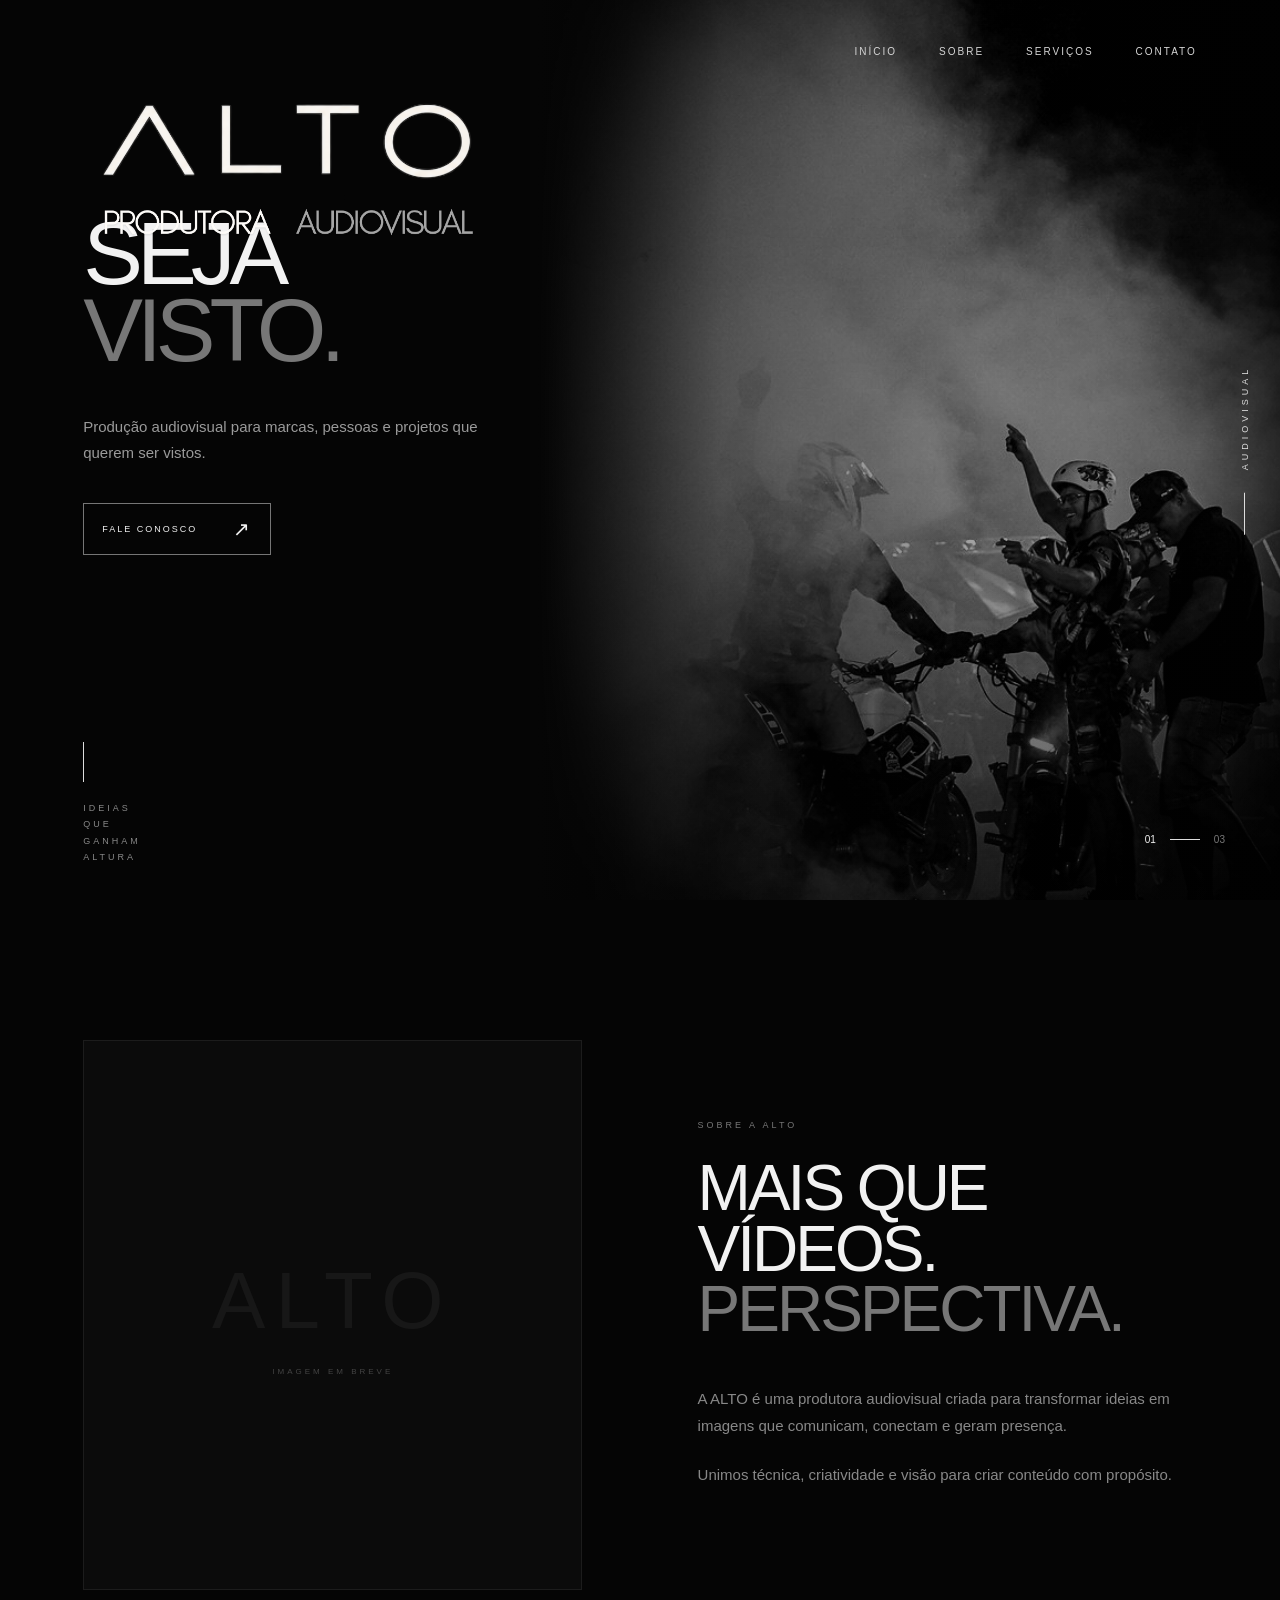
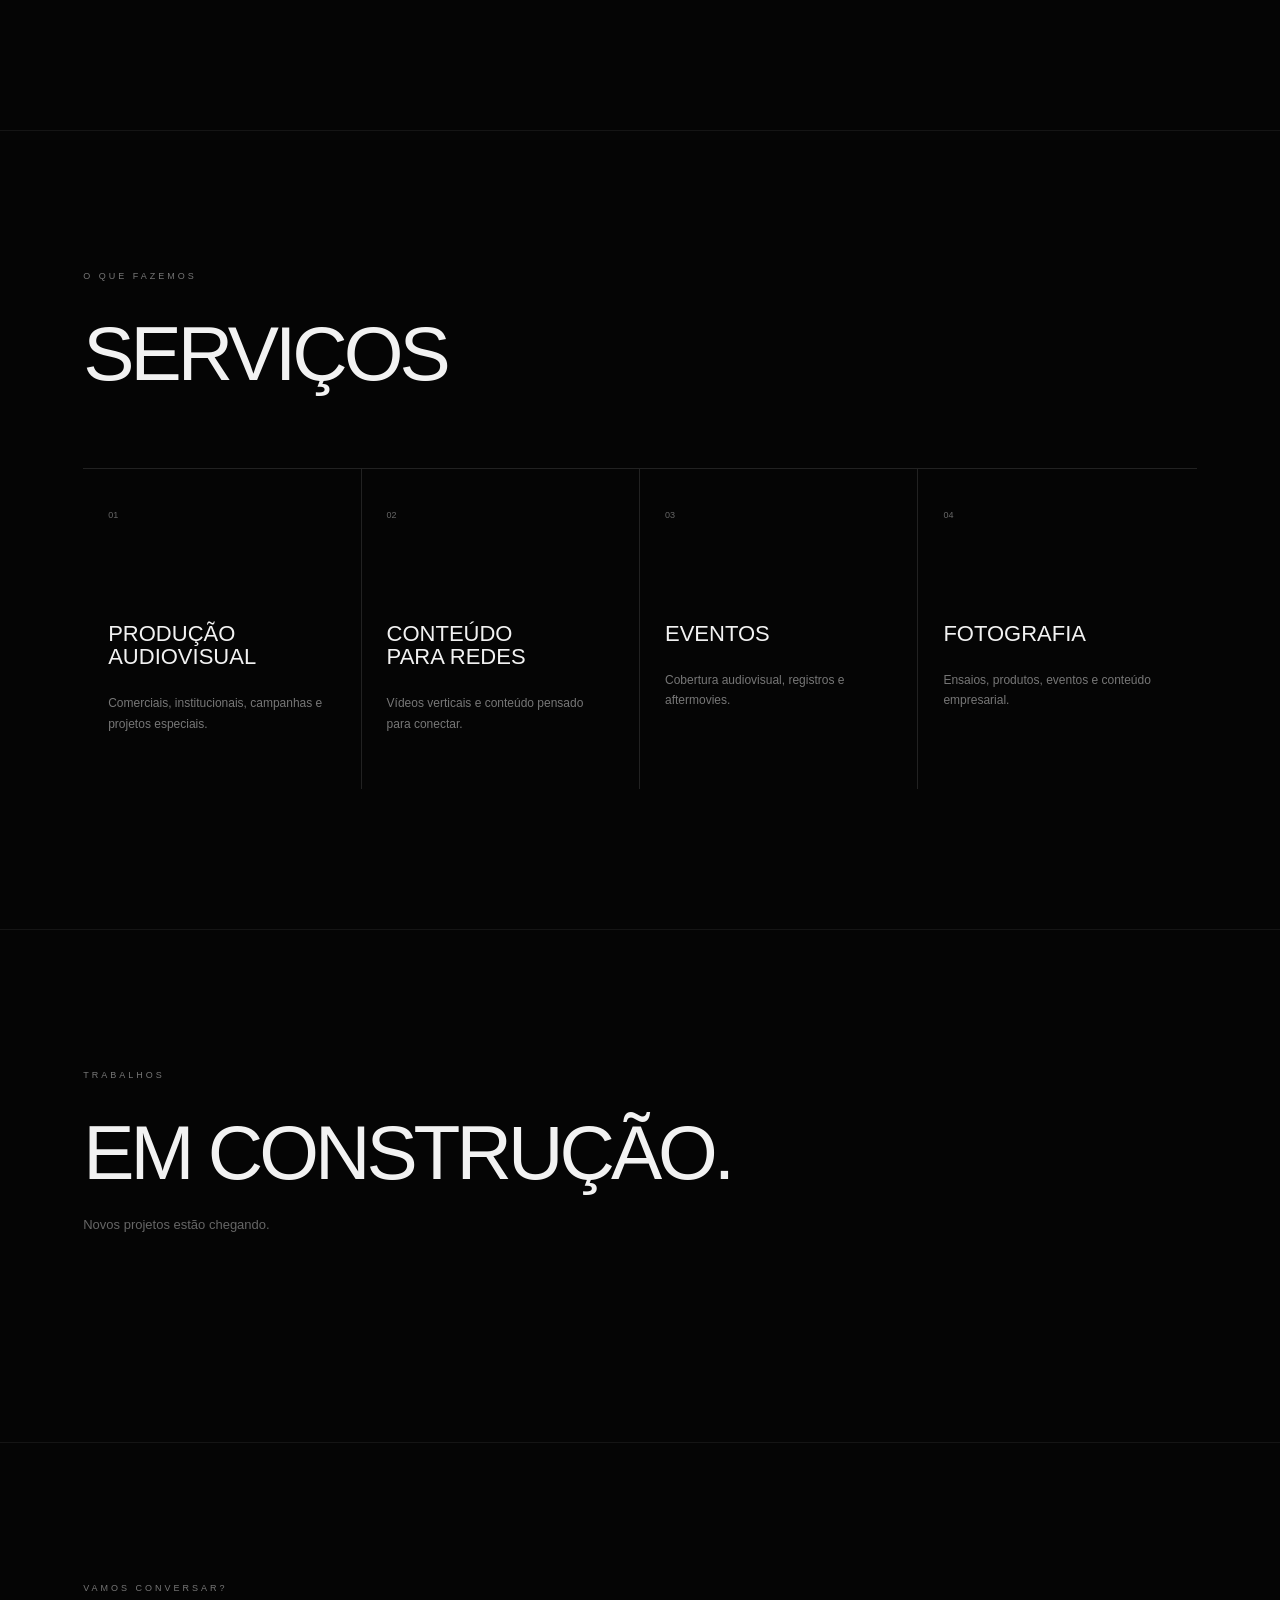
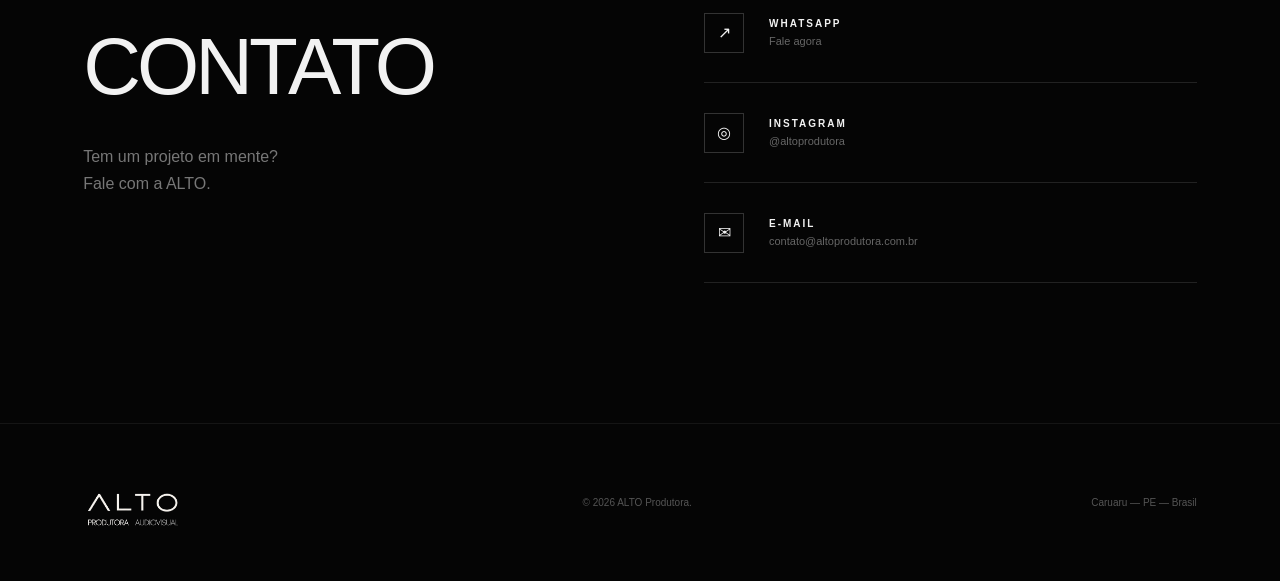
==== index.html @ 66f6d373 "Remove hero brand description section Removed hero brand description from the HTML." ====
<!DOCTYPE html>
<html lang="pt-BR">

<head>
    <meta charset="UTF-8">

    <meta name="viewport" content="width=device-width, initial-scale=1.0">

    <meta
        name="description"
        content="ALTO Produtora — produção audiovisual para marcas, pessoas e projetos."
    >

    <title>ALTO — Produtora Audiovisual</title>

    <link
        rel="icon"
        type="image/png"
        href="assets/logo-alto.png"
    >

    <link rel="stylesheet" href="style.css">
</head>


<body>


<!-- =========================
     HEADER
========================= -->

<header class="header">

    <a
        href="#inicio"
        class="brand"
        aria-label="ALTO - início"
    >

        <img
            src="assets/logo-alto.png"
            alt="ALTO Produtora Audiovisual"
        >

    </a>


    <nav class="nav">

        <a href="#inicio">
            INÍCIO
        </a>

        <a href="#sobre">
            SOBRE
        </a>

        <a href="#servicos">
            SERVIÇOS
        </a>

        <a href="#contato">
            CONTATO
        </a>

    </nav>

</header>



<main>


<!-- =========================
     HERO
========================= -->

<section
    class="hero"
    id="inicio"
>


    <!-- CONTEÚDO ESQUERDO -->

    <div class="hero-content reveal">



        <h1>

            SEJA

            <br>

            <span>VISTO.</span>

        </h1>


        <p class="hero-description">

            Produção audiovisual para marcas,
            pessoas e projetos que querem ser vistos.

        </p>


        <a
            href="#contato"
            class="button"
        >

            FALE CONOSCO

            <span>
                ↗
            </span>

        </a>


        <div class="hero-signature">

            <span class="signature-line"></span>

            <span>
                IDEIAS
                <br>
                QUE
                <br>
                GANHAM
                <br>
                ALTURA
            </span>

        </div>


    </div>



    <!-- =========================
         IMAGEM
    ========================= -->

    <div class="hero-image">


        <img
            src="assets/hero.jpg"
            alt="Produção audiovisual"
        >


        <!-- Degradê sobre a imagem -->

        <div class="hero-image-overlay"></div>


        <!-- Informação decorativa -->

        <div class="hero-image-label">

            <span>
                AUDIOVISUAL
            </span>

            <i></i>

        </div>


        <div class="hero-pagination">

            <strong>
                01
            </strong>

            <span></span>

            <small>
                03
            </small>

        </div>


    </div>


</section>



<!-- =========================
     SOBRE
========================= -->

<section
    class="about section"
    id="sobre"
>


    <div class="about-image reveal">

        <div class="about-placeholder">

            <span>
                ALTO
            </span>

            <small>
                IMAGEM EM BREVE
            </small>

        </div>

    </div>


    <div class="about-content reveal">


        <p class="eyebrow">
            SOBRE A ALTO
        </p>


        <h2>

            MAIS QUE VÍDEOS.

            <br>

            <span>PERSPECTIVA.</span>

        </h2>


        <p>

            A ALTO é uma produtora audiovisual
            criada para transformar ideias em
            imagens que comunicam, conectam
            e geram presença.

        </p>


        <p>

            Unimos técnica, criatividade e visão
            para criar conteúdo com propósito.

        </p>


    </div>


</section>



<!-- =========================
     SERVIÇOS
========================= -->

<section
    class="services section"
    id="servicos"
>


    <div class="section-heading reveal">


        <p class="eyebrow">
            O QUE FAZEMOS
        </p>


        <h2>
            SERVIÇOS
        </h2>


    </div>



    <div class="service-grid">


        <article class="service reveal">

            <span class="service-number">
                01
            </span>

            <h3>

                PRODUÇÃO

                <br>

                AUDIOVISUAL

            </h3>

            <p>

                Comerciais, institucionais,
                campanhas e projetos especiais.

            </p>

        </article>



        <article class="service reveal">

            <span class="service-number">
                02
            </span>

            <h3>

                CONTEÚDO

                <br>

                PARA REDES

            </h3>

            <p>

                Vídeos verticais e conteúdo
                pensado para conectar.

            </p>

        </article>



        <article class="service reveal">

            <span class="service-number">
                03
            </span>

            <h3>
                EVENTOS
            </h3>

            <p>

                Cobertura audiovisual,
                registros e aftermovies.

            </p>

        </article>



        <article class="service reveal">

            <span class="service-number">
                04
            </span>

            <h3>
                FOTOGRAFIA
            </h3>

            <p>

                Ensaios, produtos, eventos
                e conteúdo empresarial.

            </p>

        </article>


    </div>


</section>



<!-- =========================
     PORTFÓLIO
========================= -->

<section class="portfolio section reveal">


    <div class="section-heading">


        <p class="eyebrow">
            TRABALHOS
        </p>


        <h2>
            EM CONSTRUÇÃO.
        </h2>


        <p class="section-note">

            Novos projetos estão chegando.

        </p>


    </div>


</section>



<!-- =========================
     CONTATO
========================= -->

<section
    class="contact section"
    id="contato"
>


    <div class="contact-content reveal">


        <p class="eyebrow">
            VAMOS CONVERSAR?
        </p>


        <h2>
            CONTATO
        </h2>


        <p>

            Tem um projeto em mente?

            <br>

            Fale com a ALTO.

        </p>


    </div>



    <div class="contact-links reveal">


        <a
            href="/whatsapp"
            class="contact-link"
        >

            <span class="contact-icon">
                ↗
            </span>

            <span>

                <strong>
                    WHATSAPP
                </strong>

                <small>
                    Fale agora
                </small>

            </span>

        </a>



        <a
            href="https://instagram.com/altoprodutora"
            target="_blank"
            rel="noopener"
            class="contact-link"
        >

            <span class="contact-icon">
                ◎
            </span>

            <span>

                <strong>
                    INSTAGRAM
                </strong>

                <small>
                    @altoprodutora
                </small>

            </span>

        </a>



        <a
            href="mailto:contato@altoprodutora.com.br"
            class="contact-link"
        >

            <span class="contact-icon">
                ✉
            </span>

            <span>

                <strong>
                    E-MAIL
                </strong>

                <small>
                    contato@altoprodutora.com.br
                </small>

            </span>

        </a>


    </div>


</section>


</main>



<!-- =========================
     FOOTER
========================= -->

<footer class="footer">


    <img
        src="assets/logo-alto.png"
        alt="ALTO"
    >


    <p>
        © 2026 ALTO Produtora.
    </p>


    <p>
        Caruaru — PE — Brasil
    </p>


</footer>



<script src="script.js"></script>


</body>

</html>
---- style.css ----
/* ========================================
   RESET
======================================== */

* {
    margin: 0;
    padding: 0;
    box-sizing: border-box;
}


html {
    scroll-behavior: smooth;
}


body {
    background: #050505;
    color: #f2f2f2;

    font-family:
        Arial,
        Helvetica,
        sans-serif;

    overflow-x: hidden;
}


a {
    color: inherit;
    text-decoration: none;
}


/* ========================================
   HEADER
======================================== */

.header {

    width: 100%;

    padding:
        24px
        6.5vw
        0;

    display: flex;

    justify-content: space-between;

    align-items: flex-start;

    position: absolute;

    top: 0;
    left: 0;

    z-index: 20;

}


/* LOGO */

.brand {

    display: block;

    width: 410px;

}


.brand img {

    width: 100%;

    height: auto;

    display: block;

}


/* NAVEGAÇÃO */

.nav {

    display: flex;

    gap: 42px;

    padding-top: 22px;

}


.nav a {

    font-size: 10px;

    letter-spacing: 2px;

    color: #d6d6d6;

    transition:
        opacity .3s ease;

}


.nav a:hover {

    opacity: .5;

}


/* ========================================
   HERO
======================================== */

.hero {

    min-height: 100vh;

    width: 100%;

    display: grid;

    grid-template-columns:
        42%
        58%;

    position: relative;

    overflow: hidden;

}


/* ========================================
   HERO — LADO ESQUERDO
======================================== */

.hero-content {

    position: relative;

    z-index: 5;

    padding:

        215px

        0

        80px

        6.5vw;

    display: flex;

    flex-direction: column;

    align-items: flex-start;

}


/* PRODUTORA AUDIOVISUAL */

.hero-brand-description {

    display: flex;

    gap: 28px;

    margin-bottom: 92px;

}


.hero-brand-description span {

    font-size: 28px;

    font-weight: 300;

    letter-spacing: -1.5px;

}


.hero-brand-description span:last-child {

    color: #777;

}


/* TÍTULO */

.hero h1 {

    font-size: clamp(
        70px,
        7vw,
        112px
    );

    line-height: .86;

    font-weight: 300;

    letter-spacing: -6px;

    margin-bottom: 45px;

}


.hero h1 span {

    color: #777;

}


/* TEXTO */

.hero-description {

    max-width: 440px;

    font-size: 15px;

    line-height: 1.7;

    color: #9a9a9a;

    margin-bottom: 38px;

}


/* ========================================
   BOTÃO
======================================== */

.button {

    width: 188px;

    height: 52px;

    border:

        1px solid

        rgba(
            255,
            255,
            255,
            .45
        );

    display: flex;

    align-items: center;

    justify-content: space-between;

    padding: 0 18px;

    font-size: 9px;

    letter-spacing: 2px;

    transition:

        background .3s ease,

        color .3s ease;

}


.button span {

    font-size: 20px;

}


.button:hover {

    background: #f2f2f2;

    color: #050505;

}


/* ========================================
   ASSINATURA
======================================== */

.hero-signature {

    position: absolute;

    bottom: 35px;

    left: 6.5vw;

    display: flex;

    flex-direction: column;

    gap: 18px;

}


.signature-line {

    width: 1px;

    height: 40px;

    background: #ddd;

}


.hero-signature span:last-child {

    font-size: 9px;

    line-height: 1.8;

    letter-spacing: 3px;

    color: #888;

}


/* ========================================
   IMAGEM DO HERO
======================================== */

.hero-image {

    position: relative;

    height: 100vh;

    overflow: hidden;

}


/* FOTO */

.hero-image img {

    width: 100%;

    height: 100%;

    display: block;

    object-fit: cover;

    object-position: center;

    filter:

        grayscale(100%)

        contrast(1.05)

        brightness(.72);

    transform: scale(1.02);

}


/* ========================================
   DEGRADÊ SOBRE A FOTO
======================================== */

.hero-image-overlay {

    position: absolute;

    inset: 0;

    pointer-events: none;

    background:

        linear-gradient(
            90deg,
            #050505 0%,
            rgba(5,5,5,.82) 5%,
            rgba(5,5,5,.30) 25%,
            rgba(5,5,5,.05) 60%,
            rgba(5,5,5,.18) 100%
        ),

        linear-gradient(
            0deg,
            rgba(0,0,0,.55),
            transparent 45%
        );

}


/* ========================================
   TEXTO LATERAL DA FOTO
======================================== */

.hero-image-label {

    position: absolute;

    right: 30px;

    top: 50%;

    transform:
        translateY(-50%);

    display: flex;

    flex-direction: column;

    align-items: center;

    gap: 22px;

}


.hero-image-label span {

    writing-mode:
        vertical-rl;

    transform:
        rotate(180deg);

    font-size: 9px;

    letter-spacing: 4px;

    color: #ddd;

}


.hero-image-label i {

    display: block;

    width: 1px;

    height: 42px;

    background: #ddd;

}


/* ========================================
   PAGINAÇÃO
======================================== */

.hero-pagination {

    position: absolute;

    right: 55px;

    bottom: 55px;

    display: flex;

    align-items: center;

    gap: 14px;

}


.hero-pagination strong {

    font-size: 10px;

    font-weight: 400;

}


.hero-pagination small {

    font-size: 10px;

    color: #777;

}


.hero-pagination span {

    width: 30px;

    height: 1px;

    background: #ddd;

}


/* ========================================
   SEÇÕES
======================================== */

.section {

    padding:
        140px
        6.5vw;

}


/* ========================================
   EYEBROW
======================================== */

.eyebrow {

    font-size: 9px;

    letter-spacing: 3px;

    color: #777;

    margin-bottom: 28px;

}


/* ========================================
   SOBRE
======================================== */

.about {

    display: grid;

    grid-template-columns:
        1fr
        1fr;

    gap: 9vw;

    align-items: center;

}


.about-image {

    height: 550px;

}


.about-placeholder {

    width: 100%;

    height: 100%;

    background: #0b0b0b;

    border:
        1px solid
        #1c1c1c;

    display: flex;

    flex-direction: column;

    align-items: center;

    justify-content: center;

}


.about-placeholder span {

    font-size: 80px;

    font-weight: 200;

    letter-spacing: 10px;

    color: #171717;

}


.about-placeholder small {

    margin-top: 20px;

    font-size: 8px;

    letter-spacing: 3px;

    color: #444;

}


.about-content h2 {

    font-size: clamp(
        45px,
        5vw,
        78px
    );

    line-height: .95;

    font-weight: 300;

    letter-spacing: -3px;

    margin-bottom: 45px;

}


.about-content h2 span {

    color: #777;

}


.about-content > p:not(.eyebrow) {

    max-width: 530px;

    font-size: 15px;

    line-height: 1.8;

    color: #888;

    margin-bottom: 22px;

}


/* ========================================
   SERVIÇOS
======================================== */

.services {

    border-top:
        1px solid
        #151515;

}


.section-heading {

    margin-bottom: 70px;

}


.section-heading h2 {

    font-size: clamp(
        50px,
        6vw,
        90px
    );

    font-weight: 300;

    letter-spacing: -4px;

}


.service-grid {

    display: grid;

    grid-template-columns:
        repeat(4, 1fr);

    border-top:
        1px solid
        #222;

}


.service {

    min-height: 320px;

    padding:
        35px
        25px;

    border-right:
        1px solid
        #222;

    position: relative;

}


.service:last-child {

    border-right: none;

}


.service-number {

    font-size: 9px;

    color: #666;

}


.service h3 {

    font-size: 22px;

    line-height: 1.05;

    font-weight: 300;

    margin-top: 100px;

}


.service p {

    max-width: 220px;

    font-size: 12px;

    line-height: 1.7;

    color: #777;

    margin-top: 25px;

}


/* ========================================
   PORTFÓLIO
======================================== */

.portfolio {

    min-height: 500px;

    display: flex;

    align-items: center;

    border-top:
        1px solid
        #151515;

}


.section-note {

    margin-top: 20px;

    color: #666;

    font-size: 13px;

}


/* ========================================
   CONTATO
======================================== */

.contact {

    display: grid;

    grid-template-columns:
        1fr
        1fr;

    gap: 10vw;

    border-top:
        1px solid
        #151515;

}


.contact-content h2 {

    font-size: 80px;

    font-weight: 300;

    letter-spacing: -4px;

}


.contact-content > p:last-child {

    margin-top: 30px;

    color: #777;

    line-height: 1.7;

}


.contact-links {

    display: flex;

    flex-direction: column;

}


.contact-link {

    min-height: 100px;

    border-bottom:
        1px solid
        #222;

    display: flex;

    align-items: center;

    gap: 25px;

    transition:
        padding .3s ease;

}


.contact-link:hover {

    padding-left: 15px;

}


.contact-icon {

    width: 40px;

    height: 40px;

    border:
        1px solid
        #333;

    display: flex;

    align-items: center;

    justify-content: center;

}


.contact-link strong {

    display: block;

    font-size: 10px;

    letter-spacing: 2px;

}


.contact-link small {

    display: block;

    color: #666;

    font-size: 11px;

    margin-top: 6px;

}


/* ========================================
   FOOTER
======================================== */

.footer {

    padding:
        50px 6.5vw;

    border-top:
        1px solid
        #151515;

    display: flex;

    align-items: center;

    justify-content: space-between;

    color: #555;

    font-size: 10px;

}


.footer img {

    width: 100px;

    height: auto;

}


/* ========================================
   ANIMAÇÃO
======================================== */

.reveal {

    opacity: 0;

    transform:
        translateY(30px);

    transition:

        opacity .8s ease,

        transform .8s ease;

}


.reveal.visible {

    opacity: 1;

    transform:
        translateY(0);

}


/* ========================================
   RESPONSIVO
======================================== */

@media (max-width: 900px) {


    .header {

        padding:
            20px
            5vw;

    }


    .brand {

        width: 220px;

    }


    .nav {

        gap: 18px;

    }


    .nav a {

        font-size: 8px;

    }


    .hero {

        grid-template-columns:
            1fr;

    }


    .hero-content {

        padding:
            170px
            5vw
            70px;

        min-height:
            100vh;

        justify-content:
            center;

    }


    .hero-image {

        height: 65vh;

    }


    .hero-image-overlay {

        background:

            linear-gradient(
                0deg,
                #050505 0%,
                rgba(5,5,5,.1) 50%,
                rgba(5,5,5,.3) 100%
            );

    }


    .about {

        grid-template-columns:
            1fr;

    }


    .service-grid {

        grid-template-columns:
            1fr 1fr;

    }


    .service {

        border-bottom:
            1px solid
            #222;

    }


    .contact {

        grid-template-columns:
            1fr;

    }

}


@media (max-width: 600px) {


    .header {

        align-items: center;

    }


    .brand {

        width: 170px;

    }


    .nav {

        display: none;

    }


    .hero-content {

        padding-top: 140px;

    }


    .hero-brand-description {

        margin-bottom: 60px;

        gap: 15px;

    }


    .hero-brand-description span {

        font-size: 17px;

    }


    .hero h1 {

        font-size: 72px;

        letter-spacing: -4px;

    }


    .hero-image {

        height: 55vh;

    }


    .hero-image-label {

        right: 15px;

    }


    .hero-pagination {

        right: 25px;

        bottom: 25px;

    }


    .section {

        padding:
            90px 5vw;

    }


    .about-image {

        height: 350px;

    }


    .about-content h2 {

        font-size: 50px;

    }


    .service-grid {

        grid-template-columns:
            1fr;

    }


    .service {

        min-height: 250px;

        border-right: none;

    }


    .service h3 {

        margin-top: 70px;

    }


    .contact-content h2 {

        font-size: 60px;

    }


    .footer {

        flex-direction: column;

        align-items: flex-start;

        gap: 15px;

    }

}
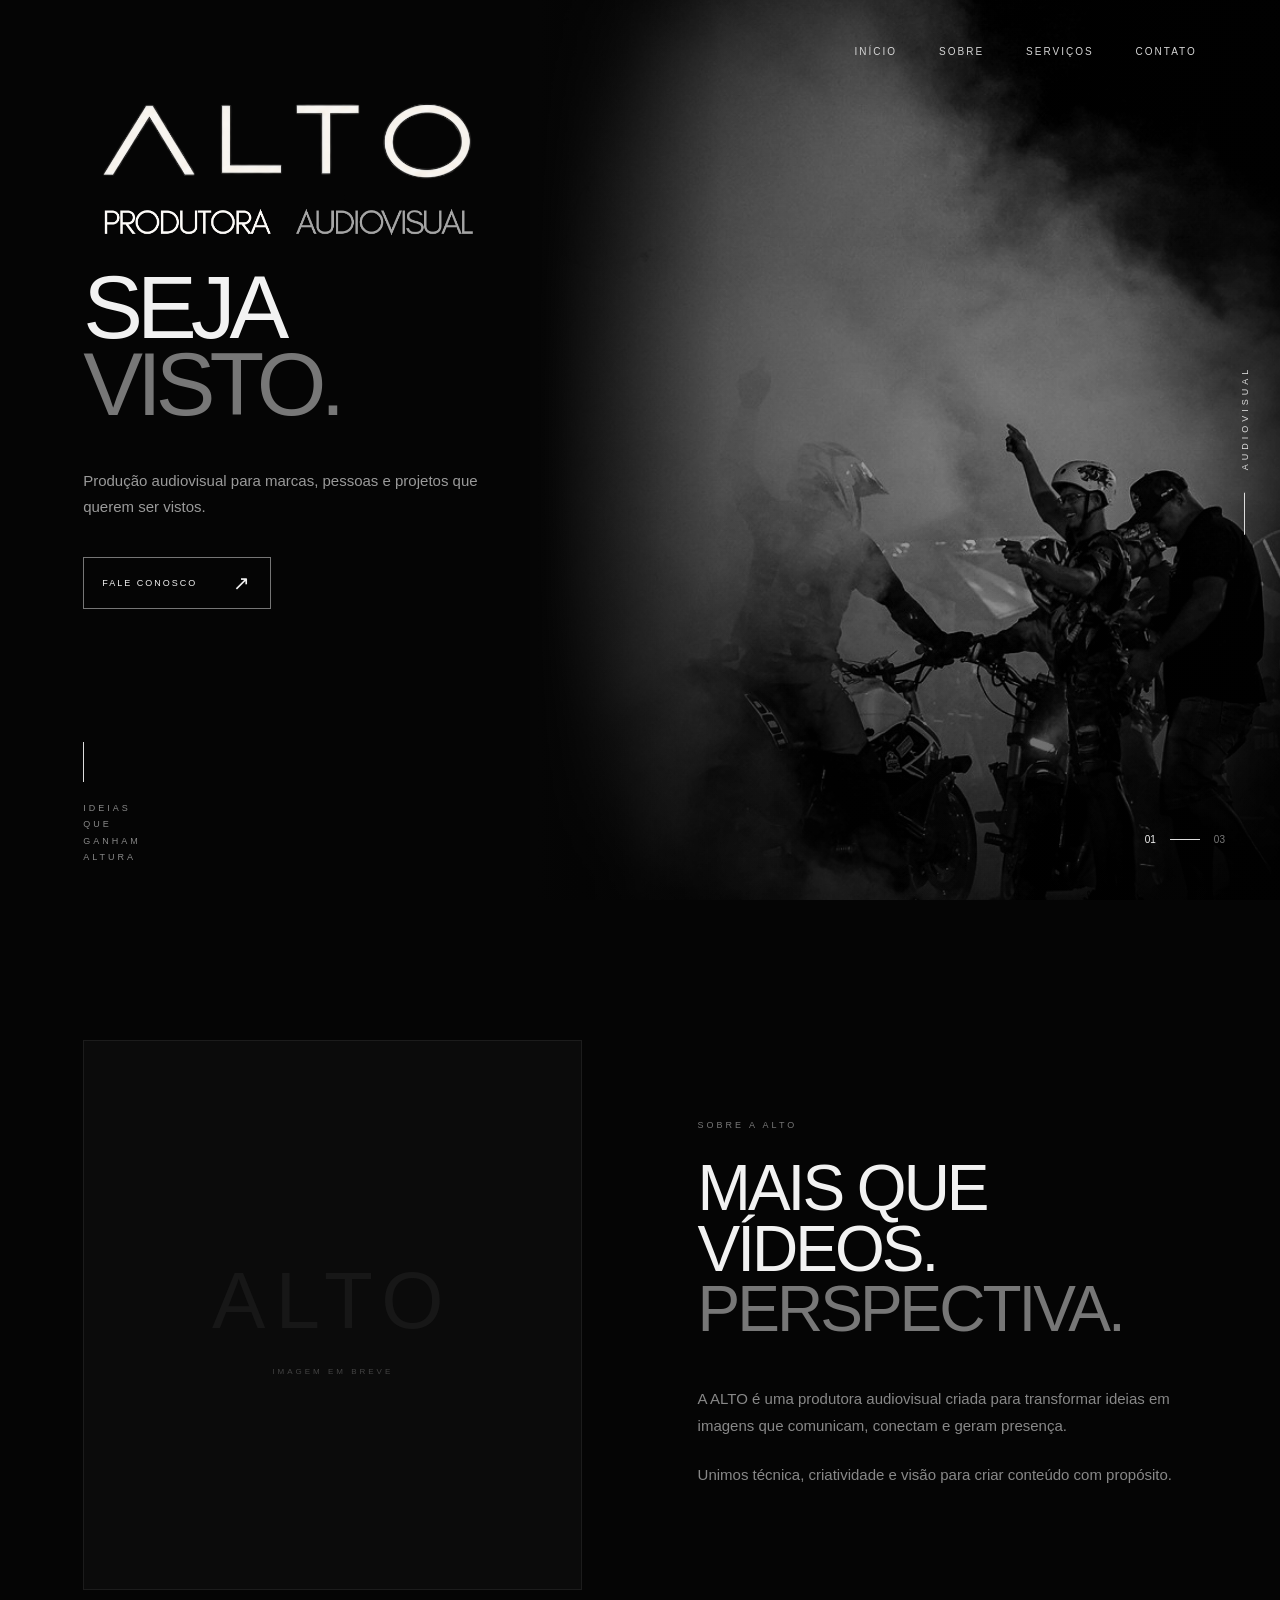
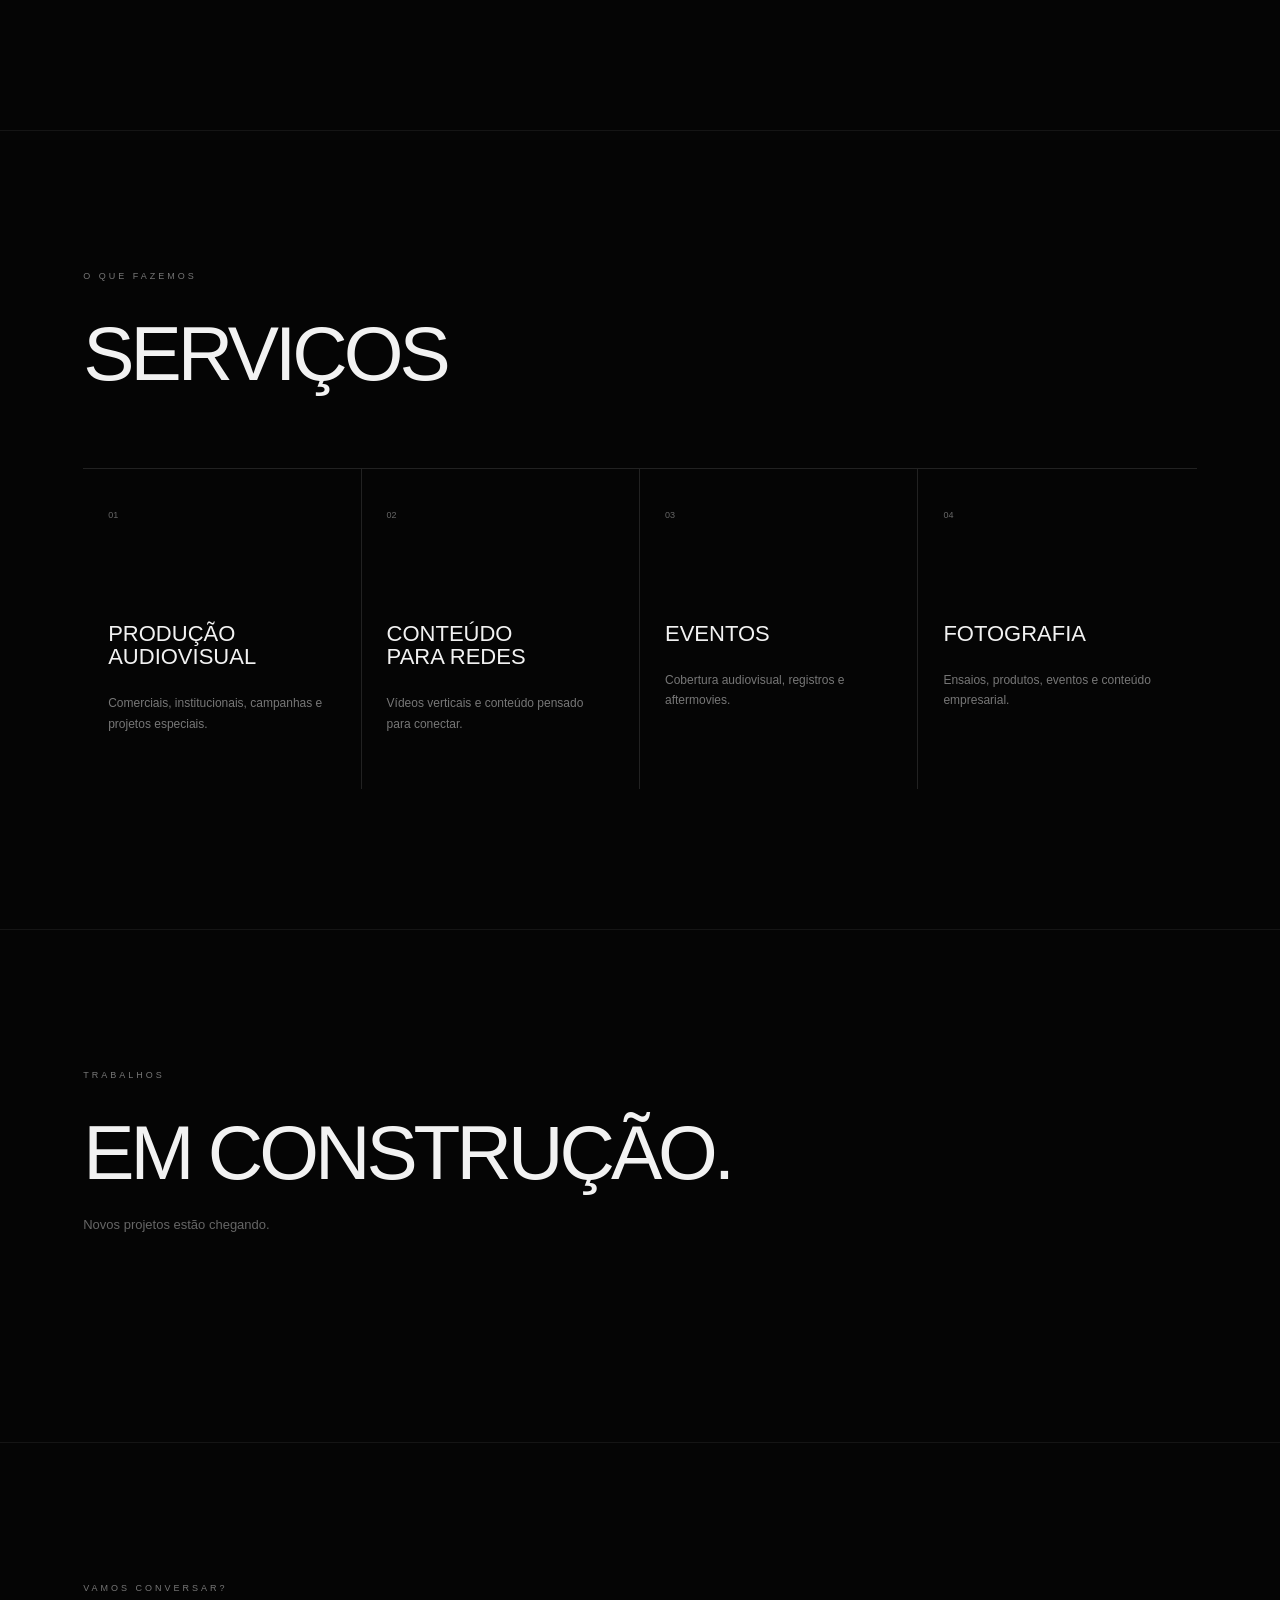
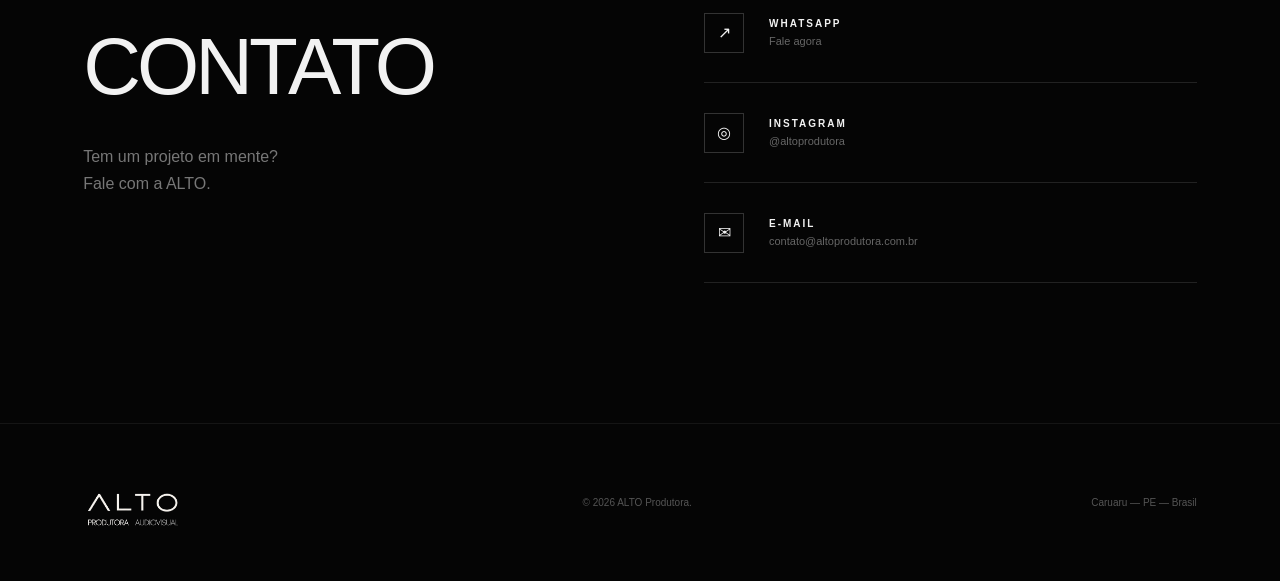
==== commit e2e1401e: "Add line breaks in index.html" ====
--- a/index.html
+++ b/index.html
@@ -87,7 +87,7 @@
 
     <div class="hero-content reveal">
 
-
+    <br><br><br>
 
         <h1>
 
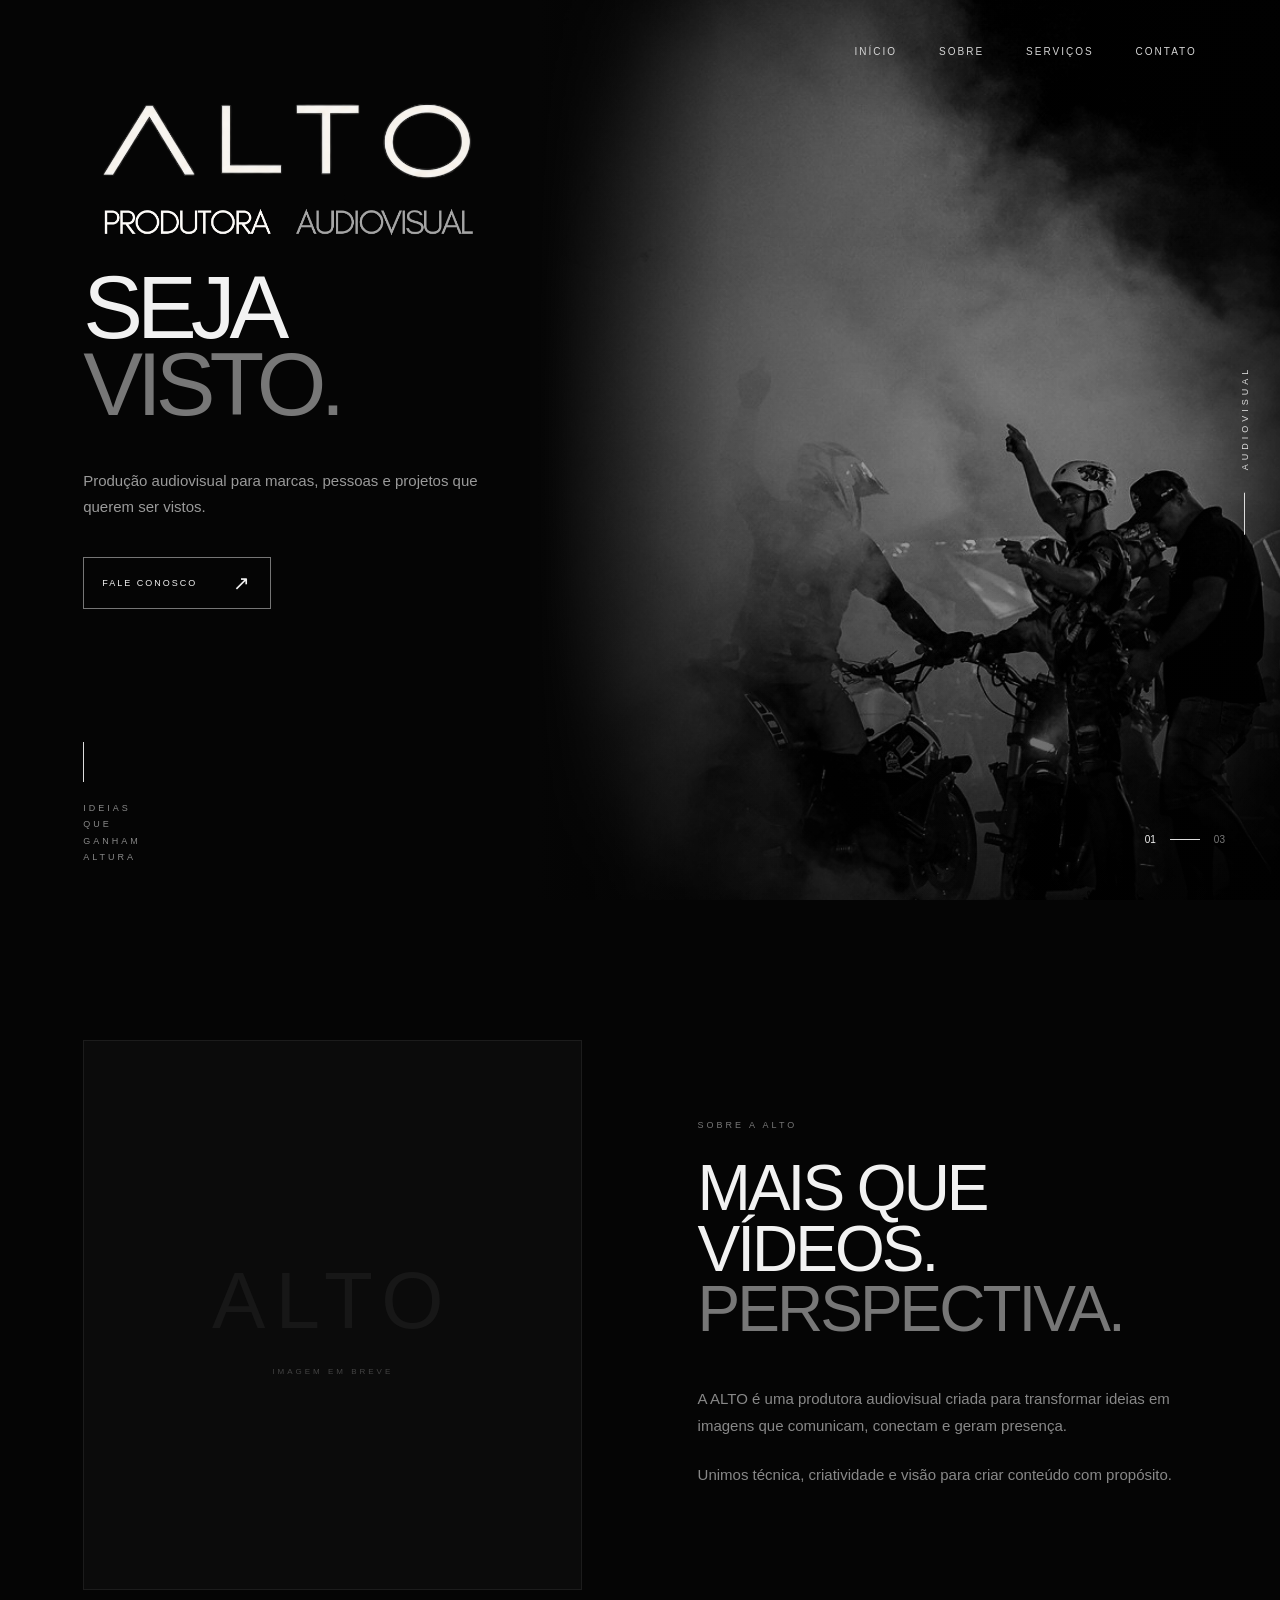
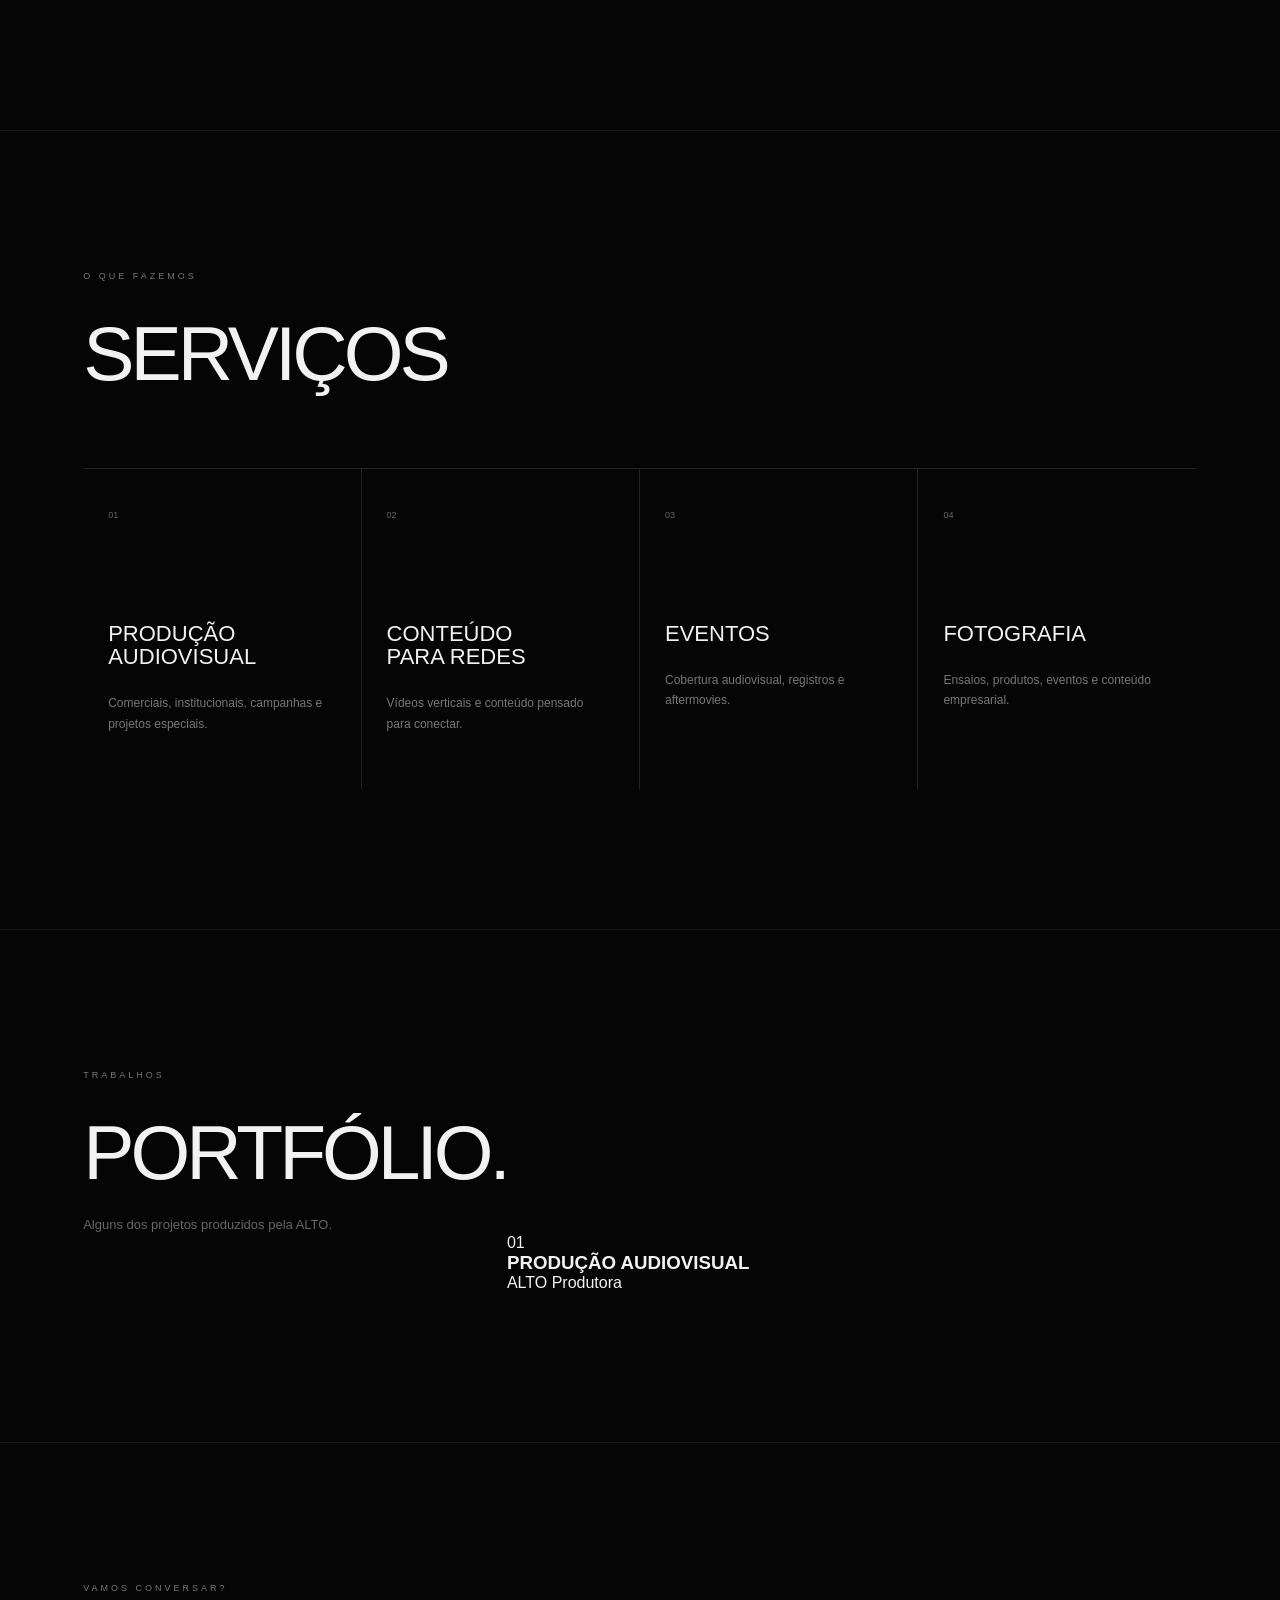
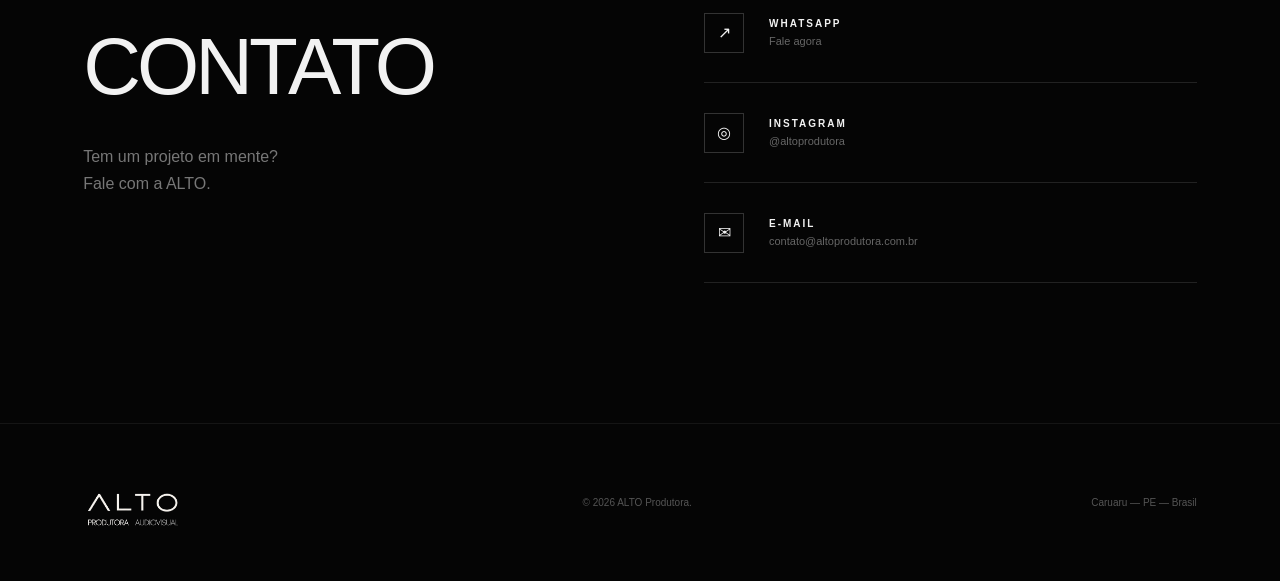
==== commit 2a1bcf76: "Update index.html" ====
--- a/index.html
+++ b/index.html
@@ -403,31 +403,69 @@
      PORTFÓLIO
 ========================= -->
 
-<section class="portfolio section reveal">
-
-
-    <div class="section-heading">
-
+<section class="portfolio section" id="portfolio">
+
+    <div class="section-heading reveal">
 
         <p class="eyebrow">
             TRABALHOS
         </p>
 
-
         <h2>
-            EM CONSTRUÇÃO.
+            PORTFÓLIO.
         </h2>
 
-
         <p class="section-note">
-
-            Novos projetos estão chegando.
-
-        </p>
-
-
-    </div>
-
+            Alguns dos projetos produzidos pela ALTO.
+        </p>
+
+    </div>
+
+
+    <div class="portfolio-grid">
+
+
+        <!-- PROJETO 01 -->
+
+        <article class="portfolio-item reveal">
+
+            <div class="portfolio-video">
+
+                <iframe
+                    src="https://www.youtube.com/embed/ox7_PlOyh8o"
+                    title="ALTO Produtora — Portfólio"
+                    frameborder="0"
+                    allow="accelerometer; autoplay; clipboard-write; encrypted-media; gyroscope; picture-in-picture; web-share"
+                    allowfullscreen>
+                </iframe>
+
+            </div>
+
+
+            <div class="portfolio-info">
+
+                <span>
+                    01
+                </span>
+
+                <div>
+
+                    <h3>
+                        PRODUÇÃO AUDIOVISUAL
+                    </h3>
+
+                    <p>
+                        ALTO Produtora
+                    </p>
+
+                </div>
+
+            </div>
+
+        </article>
+
+
+    </div>
 
 </section>
 
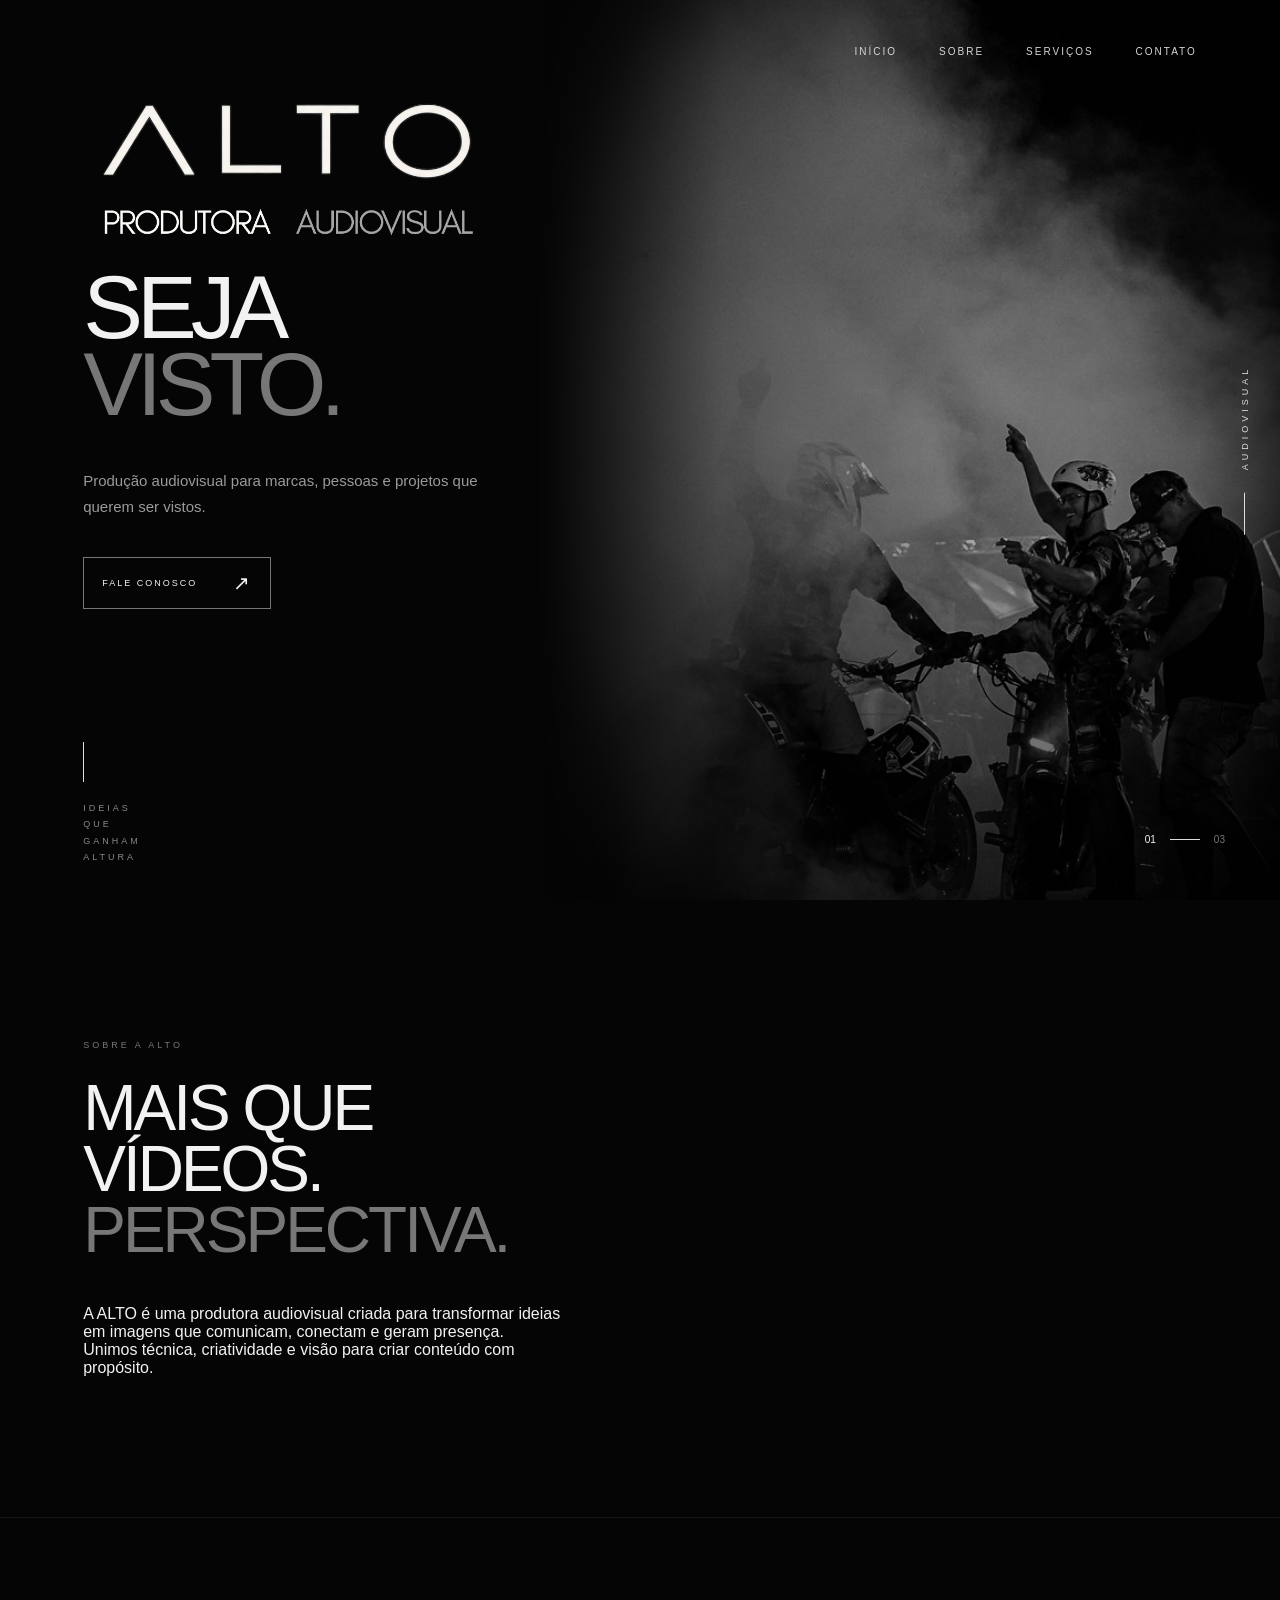
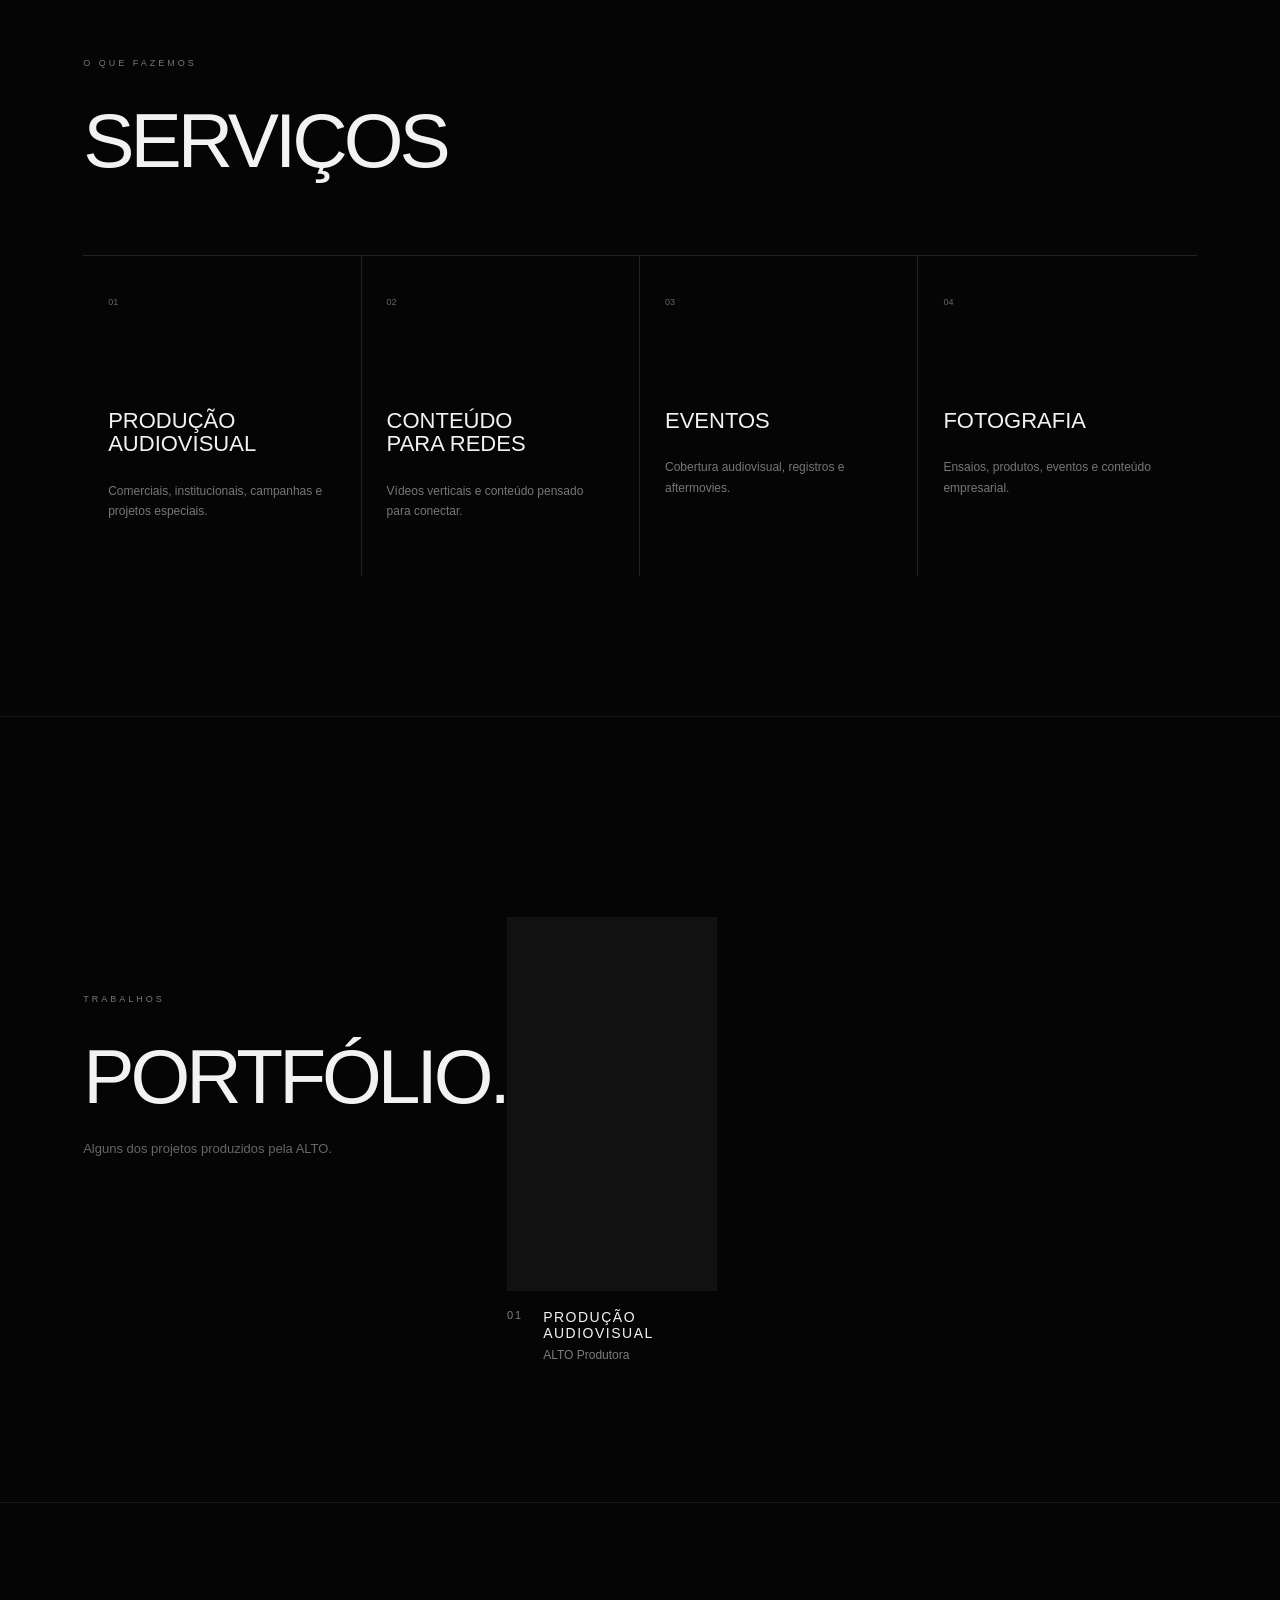
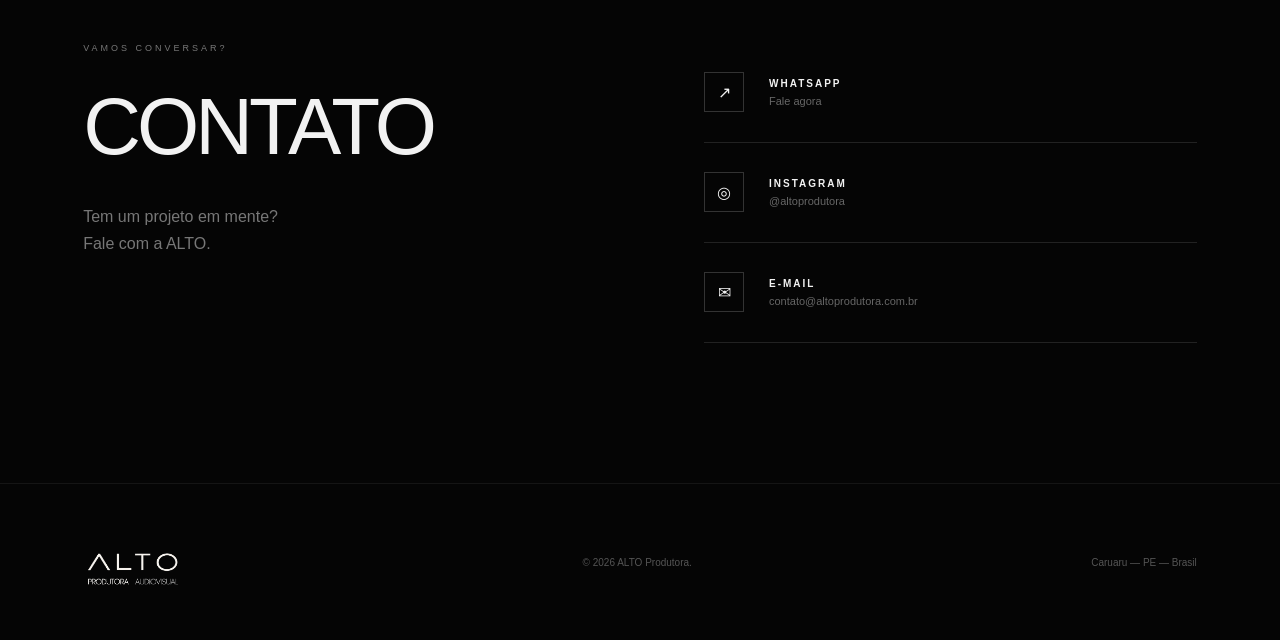
==== commit ce809a62: "Refactor about section in index.html Removed placeholder image section and updated text structure." ====
--- a/index.html
+++ b/index.html
@@ -205,26 +205,7 @@
     id="sobre"
 >
 
-
-    <div class="about-image reveal">
-
-        <div class="about-placeholder">
-
-            <span>
-                ALTO
-            </span>
-
-            <small>
-                IMAGEM EM BREVE
-            </small>
-
-        </div>
-
-    </div>
-
-
     <div class="about-content reveal">
-
 
         <p class="eyebrow">
             SOBRE A ALTO
@@ -242,26 +223,29 @@
         </h2>
 
 
-        <p>
-
-            A ALTO é uma produtora audiovisual
-            criada para transformar ideias em
-            imagens que comunicam, conectam
-            e geram presença.
-
-        </p>
-
-
-        <p>
-
-            Unimos técnica, criatividade e visão
-            para criar conteúdo com propósito.
-
-        </p>
-
-
-    </div>
-
+        <div class="about-text">
+
+            <p>
+
+                A ALTO é uma produtora audiovisual
+                criada para transformar ideias em
+                imagens que comunicam, conectam
+                e geram presença.
+
+            </p>
+
+
+            <p>
+
+                Unimos técnica, criatividade e visão
+                para criar conteúdo com propósito.
+
+            </p>
+
+        </div>
+
+
+    </div>
 
 </section>
 
--- a/style.css
+++ b/style.css
@@ -1262,3 +1262,89 @@
     }
 
 }
+
+/* =========================
+   PORTFÓLIO
+========================= */
+
+.portfolio {
+    overflow: hidden;
+}
+
+.portfolio-grid {
+    display: grid;
+    grid-template-columns: repeat(3, 1fr);
+    gap: 30px;
+    margin-top: 60px;
+}
+
+.portfolio-item {
+    min-width: 0;
+}
+
+.portfolio-video {
+    position: relative;
+    width: 100%;
+    aspect-ratio: 9 / 16;
+    overflow: hidden;
+    background: #111;
+}
+
+.portfolio-video iframe {
+    position: absolute;
+    inset: 0;
+    width: 100%;
+    height: 100%;
+    border: 0;
+}
+
+.portfolio-info {
+    display: flex;
+    gap: 20px;
+    margin-top: 18px;
+    align-items: flex-start;
+}
+
+.portfolio-info > span {
+    font-size: 11px;
+    letter-spacing: 2px;
+    opacity: 0.5;
+}
+
+.portfolio-info h3 {
+    margin: 0;
+    font-size: 14px;
+    letter-spacing: 1.5px;
+    font-weight: 500;
+}
+
+.portfolio-info p {
+    margin: 7px 0 0;
+    font-size: 12px;
+    opacity: 0.5;
+}
+
+
+/* =========================
+   PORTFÓLIO — MOBILE
+========================= */
+
+@media (max-width: 900px) {
+
+    .portfolio-grid {
+        grid-template-columns: repeat(2, 1fr);
+    }
+
+}
+
+
+@media (max-width: 600px) {
+
+    .portfolio-grid {
+        grid-template-columns: 1fr;
+        max-width: 420px;
+        margin-left: auto;
+        margin-right: auto;
+    }
+
+}
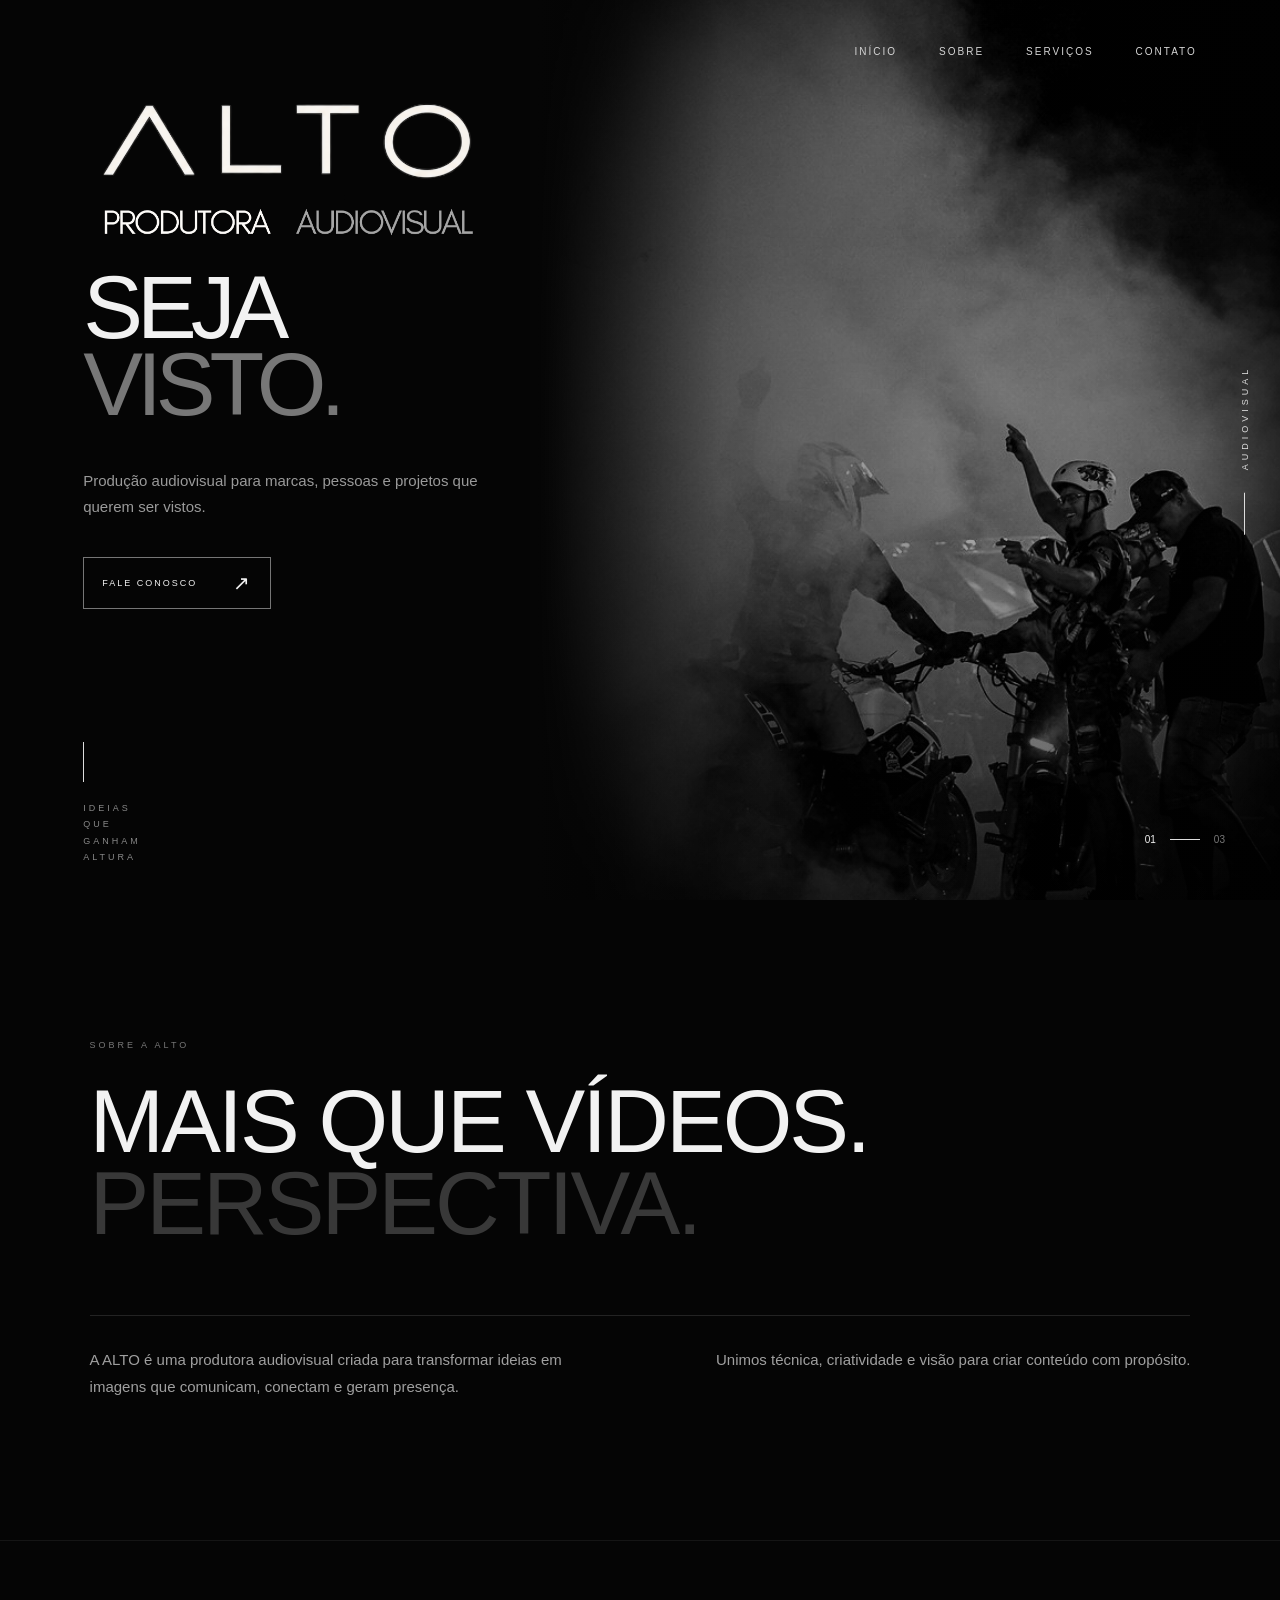
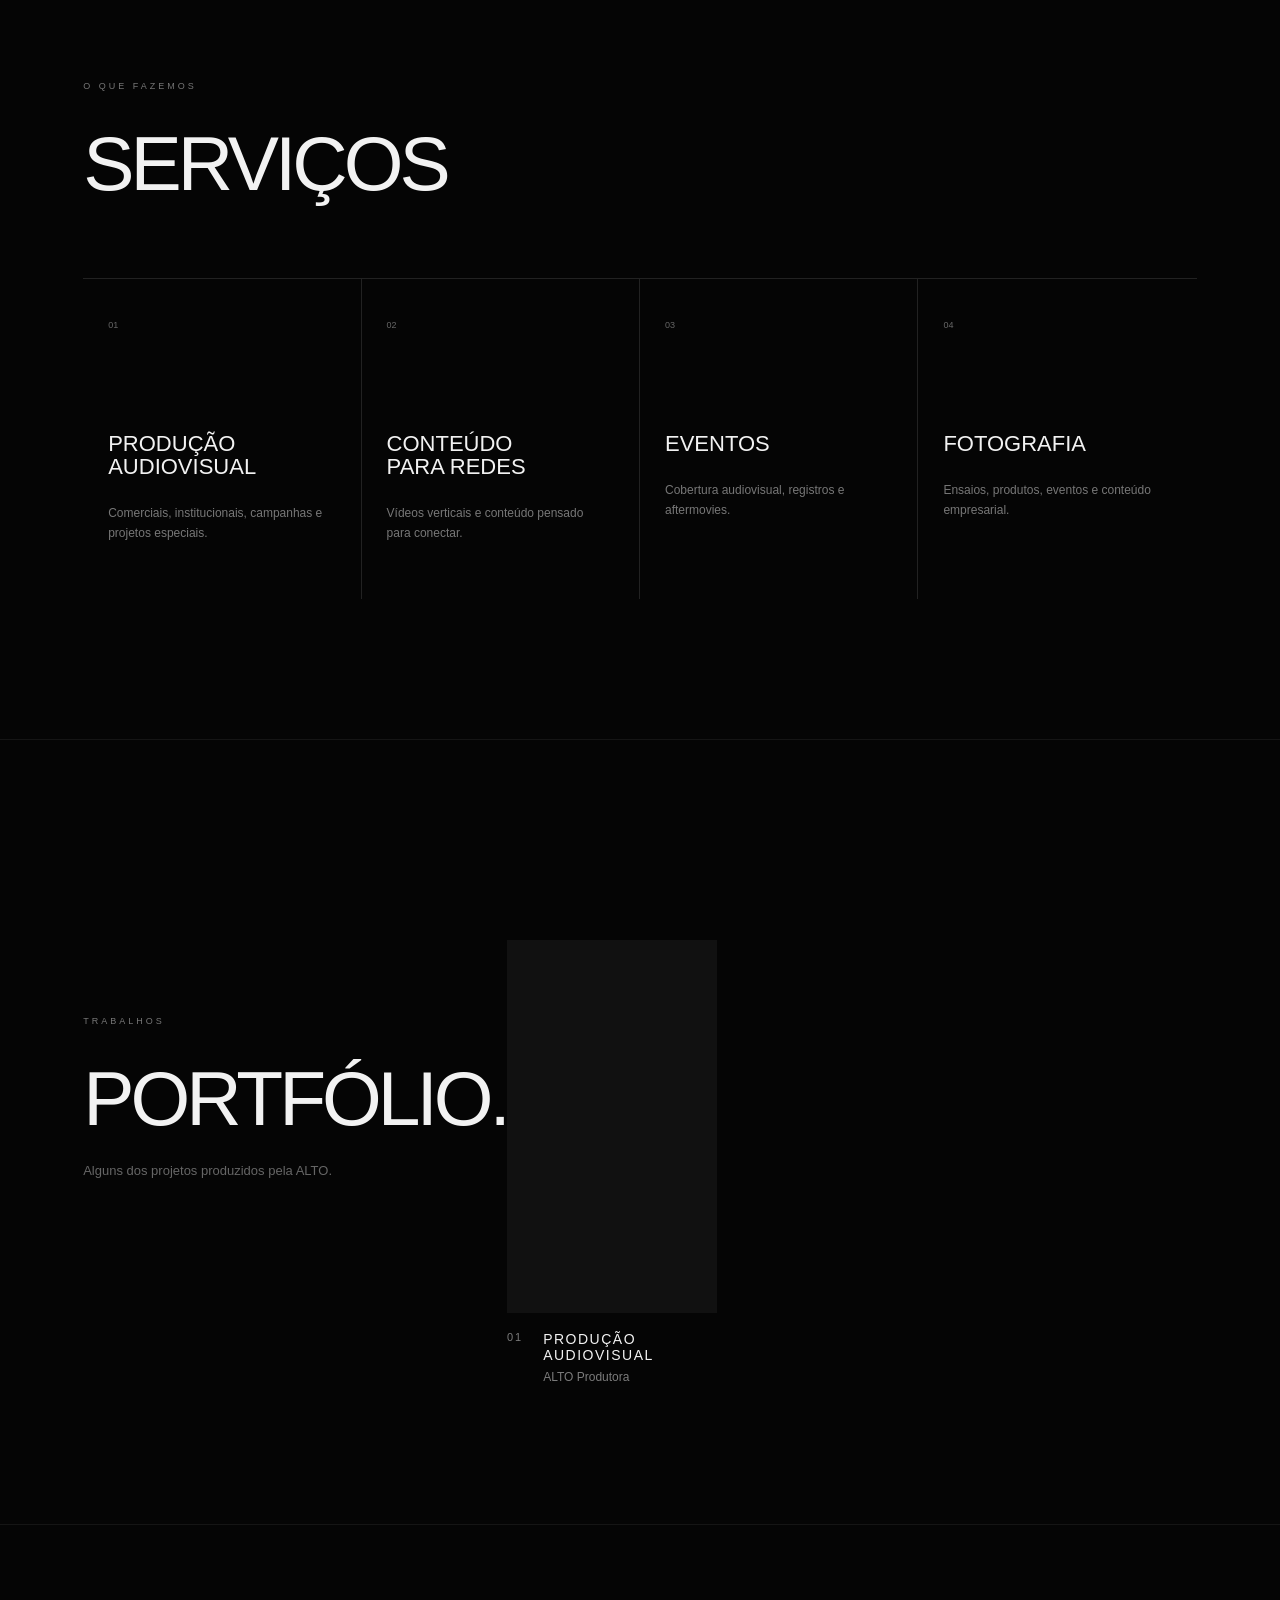
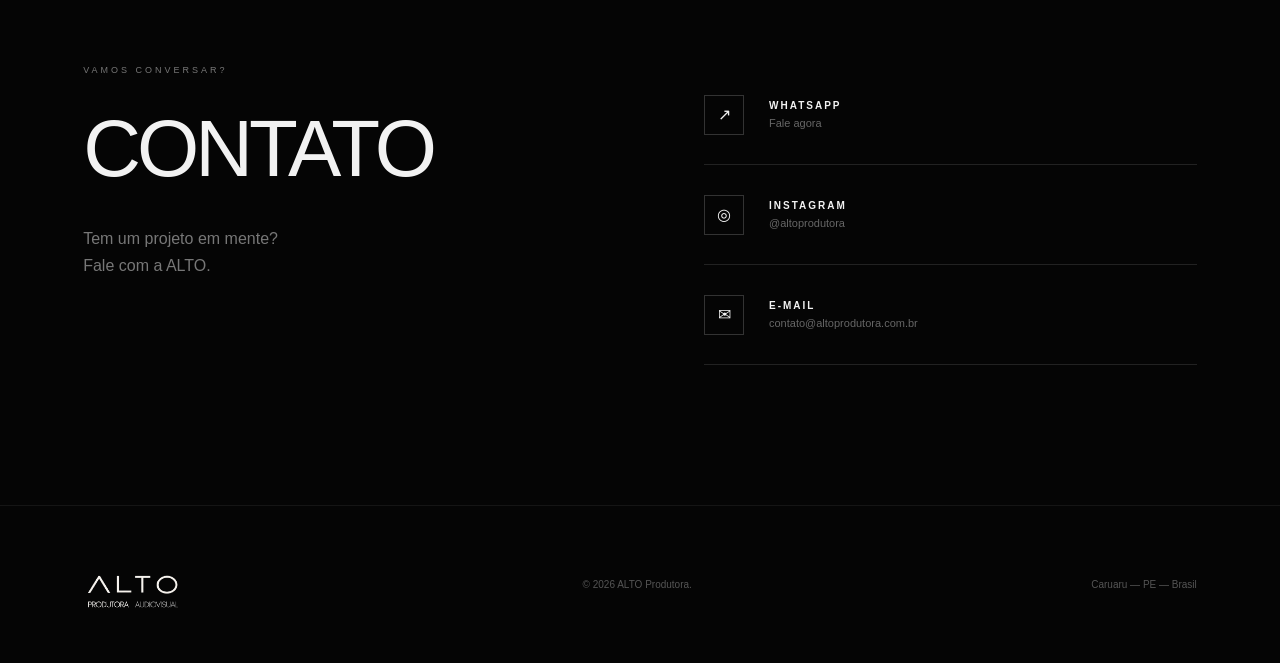
==== commit 3755f0b9: "Update index.html" ====
--- a/index.html
+++ b/index.html
@@ -423,6 +423,14 @@
                     allowfullscreen>
                 </iframe>
 
+                <iframe
+                    src="https://www.youtube.com/embed/iCj7xGcppM0"
+                    title="ALTO Produtora — Portfólio 2"
+                    frameborder="0"
+                    allow="accelerometer; autoplay; clipboard-write; encrypted-media; gyroscope; picture-in-picture; web-share"
+                    allowfullscreen>
+                </iframe>
+
             </div>
 
 
--- a/style.css
+++ b/style.css
@@ -1348,3 +1348,101 @@
     }
 
 }
+
+/* =========================
+   SOBRE — NOVO LAYOUT
+========================= */
+
+.about {
+    width: 100%;
+    min-height: 65vh;
+    display: flex;
+    align-items: center;
+    padding: 140px 7vw;
+}
+
+
+.about-content {
+    width: 100%;
+    max-width: 1400px;
+    margin: 0 auto;
+}
+
+
+/* TÍTULO */
+
+.about-content h2 {
+    width: 100%;
+    margin: 30px 0 70px;
+
+    font-size: clamp(52px, 7vw, 110px);
+    line-height: 0.92;
+    letter-spacing: -3px;
+}
+
+
+.about-content h2 span {
+    opacity: 0.45;
+}
+
+
+
+/* TEXTOS */
+
+.about-text {
+    width: 100%;
+    display: grid;
+    grid-template-columns: 1fr 1fr;
+    gap: 10vw;
+
+    border-top: 1px solid rgba(255,255,255,0.12);
+    padding-top: 30px;
+}
+
+
+.about-text p {
+    max-width: 520px;
+    margin: 0;
+
+    font-size: 15px;
+    line-height: 1.8;
+    opacity: 0.65;
+}
+
+
+.about-text p:last-child {
+    justify-self: end;
+}
+
+
+
+/* =========================
+   MOBILE
+========================= */
+
+@media (max-width: 768px) {
+
+    .about {
+        min-height: auto;
+        padding: 100px 7vw;
+    }
+
+
+    .about-content h2 {
+        font-size: clamp(42px, 12vw, 70px);
+        letter-spacing: -2px;
+        margin-bottom: 50px;
+    }
+
+
+    .about-text {
+        grid-template-columns: 1fr;
+        gap: 30px;
+    }
+
+
+    .about-text p:last-child {
+        justify-self: start;
+    }
+
+}
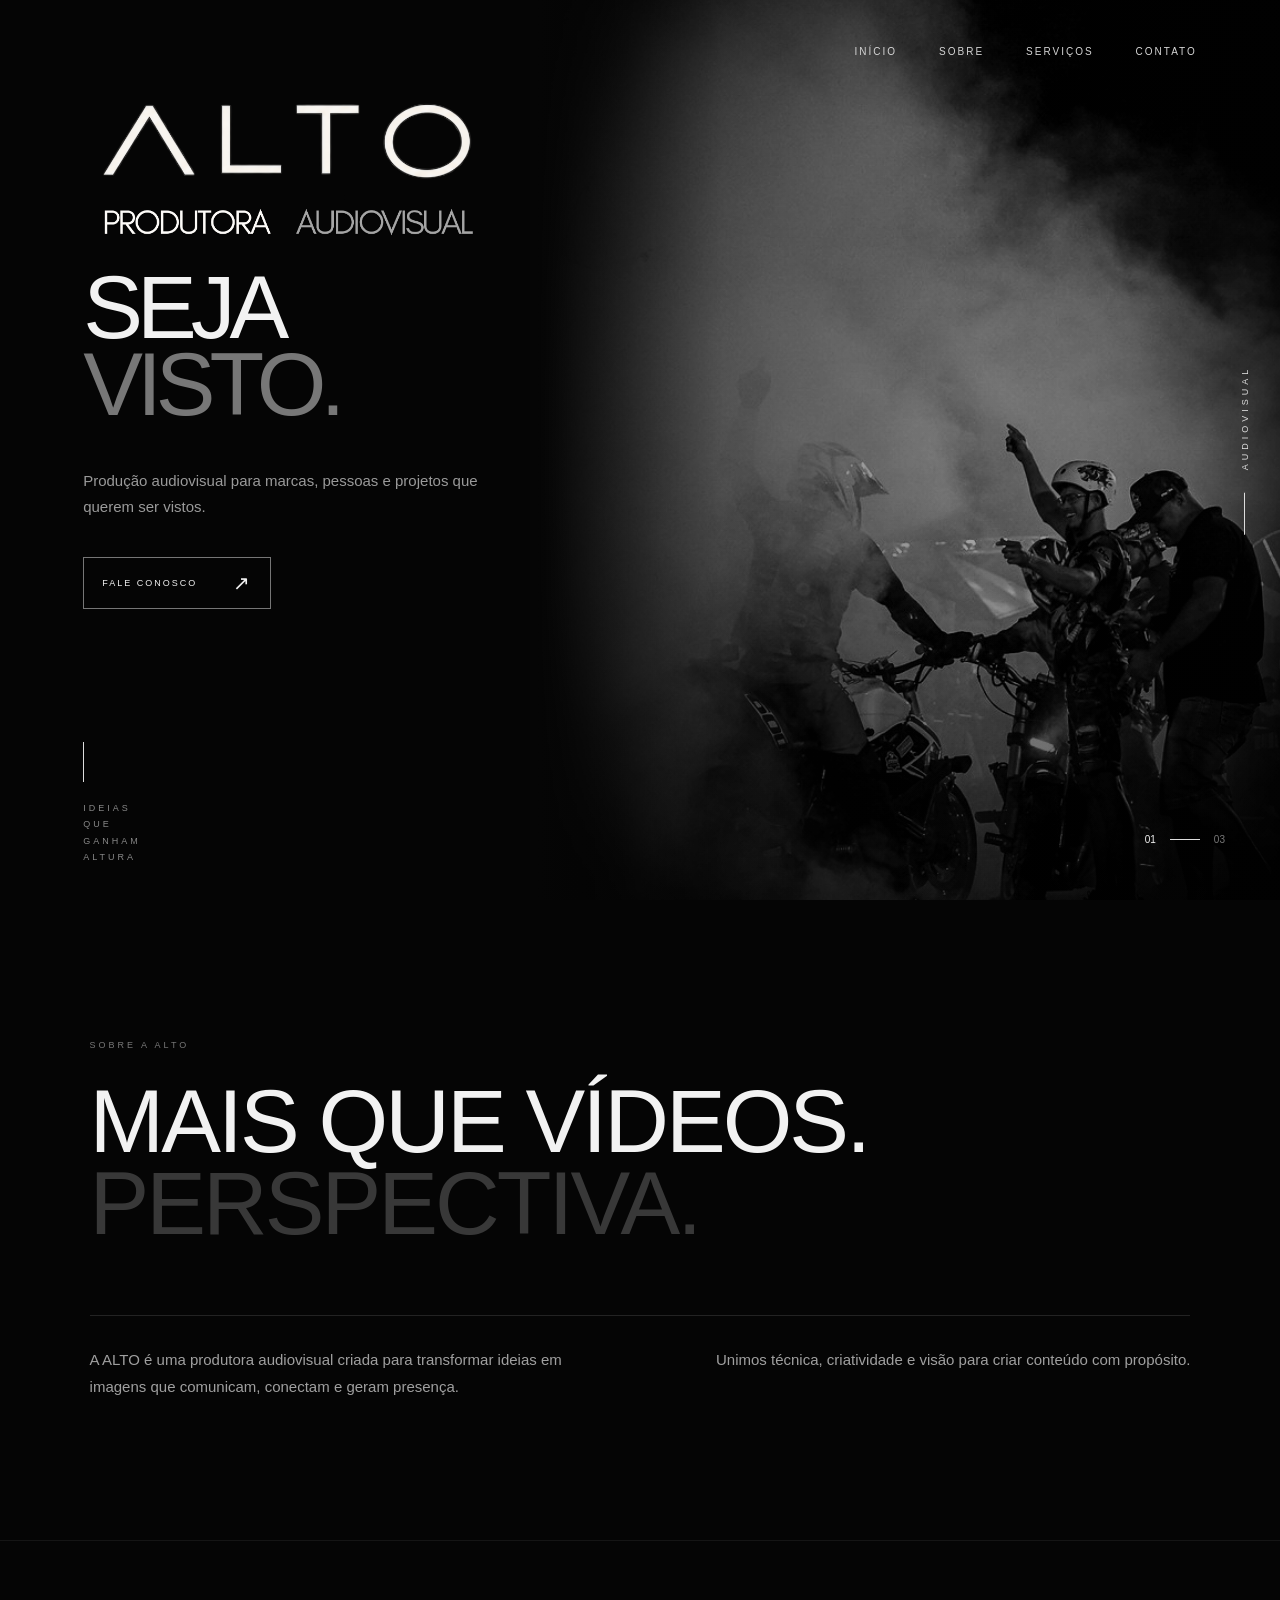
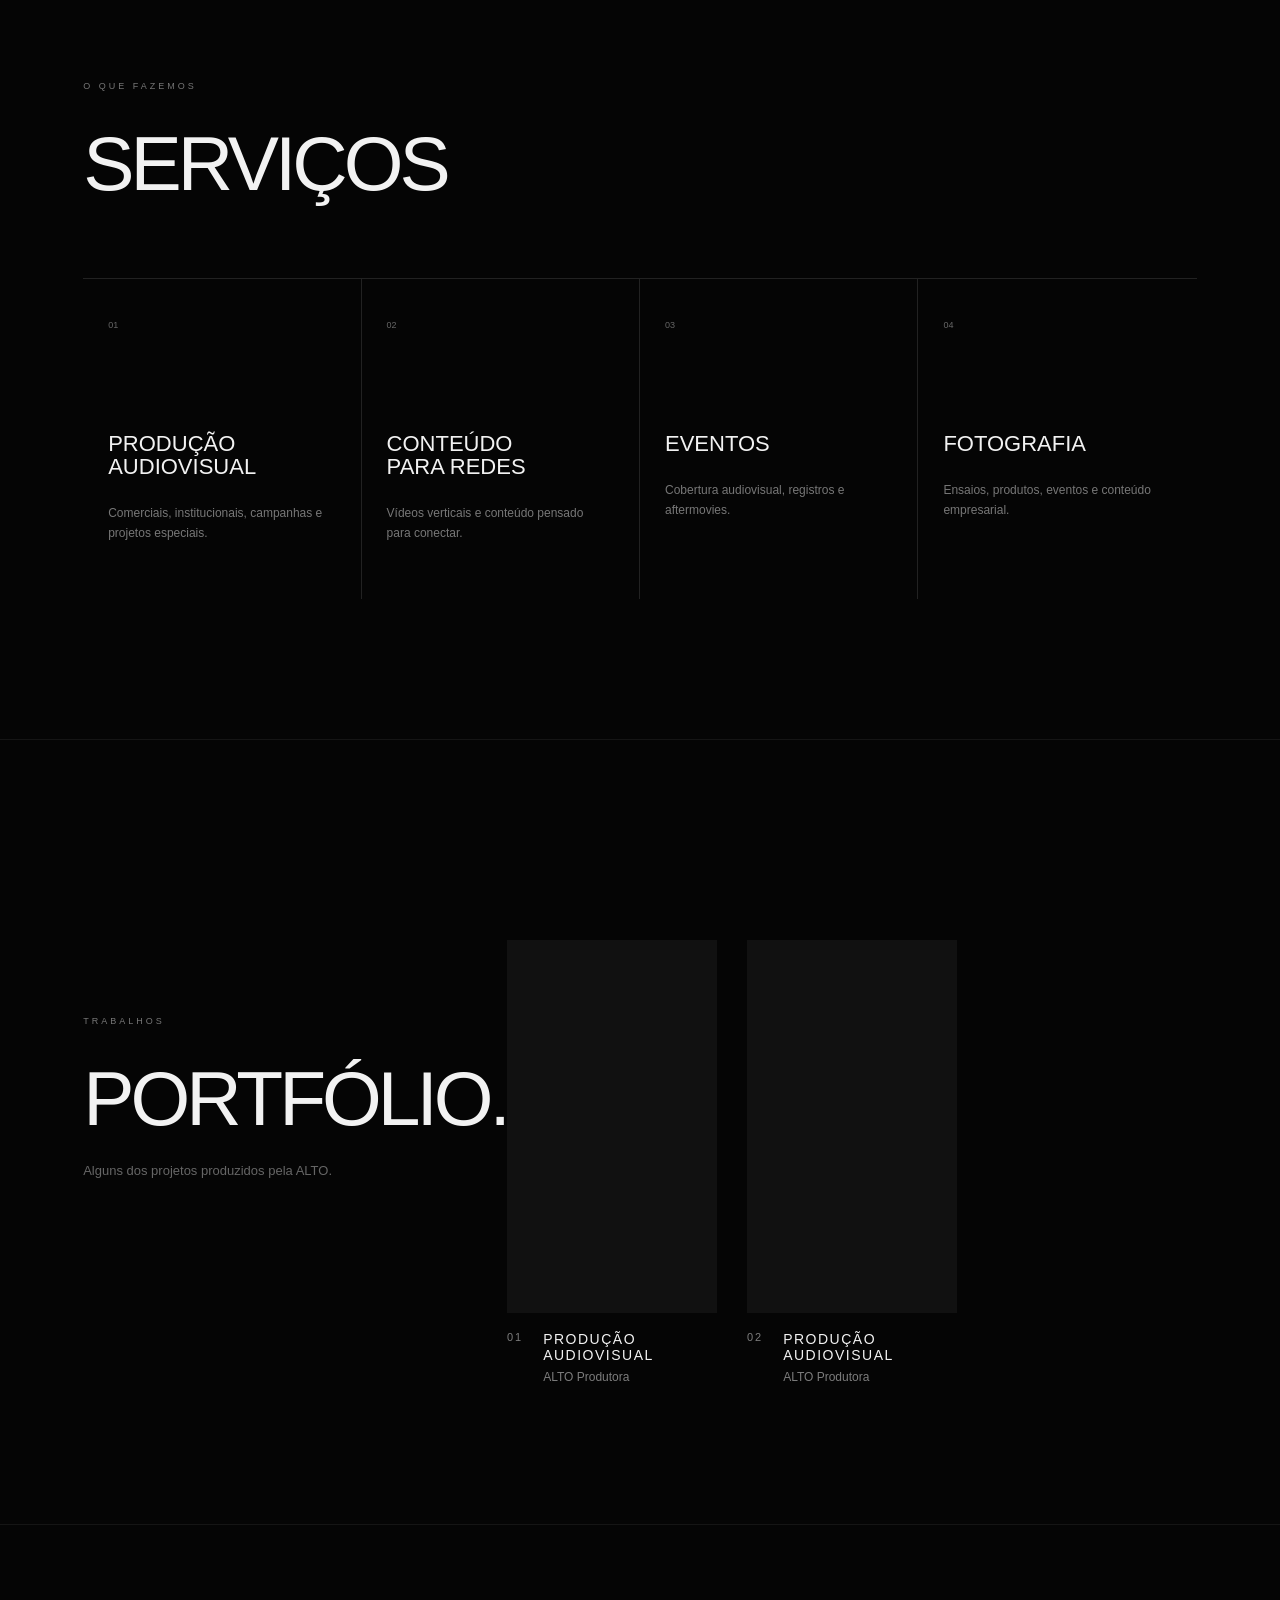
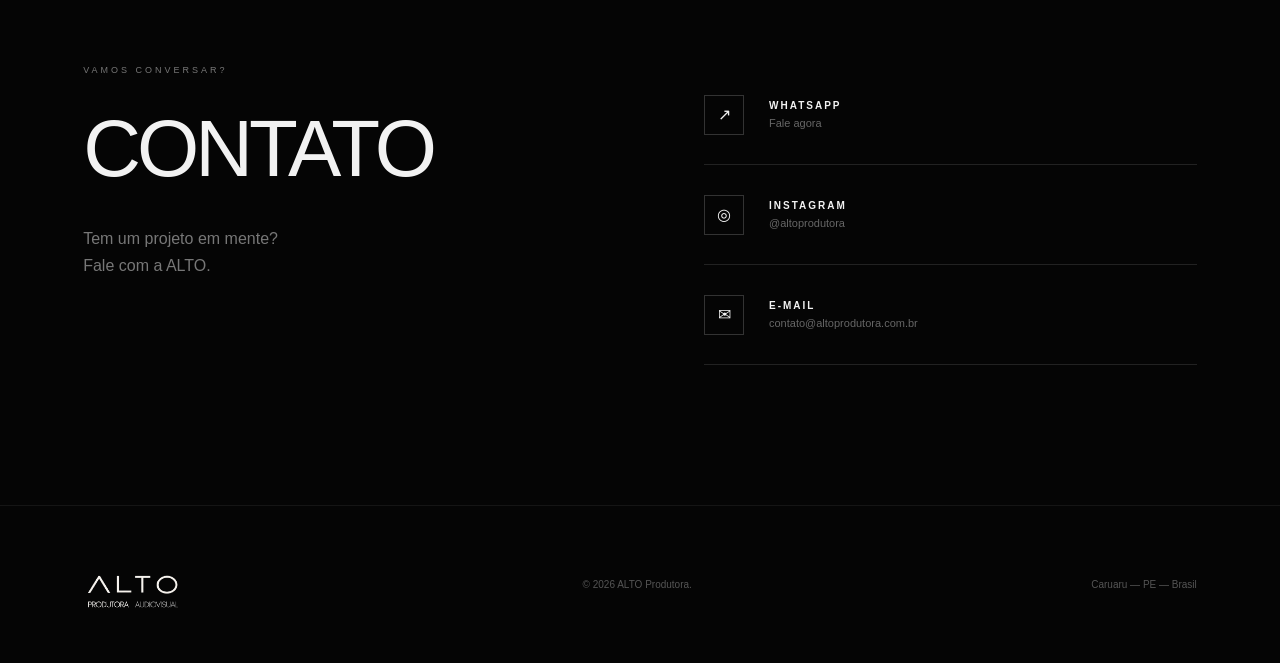
==== commit be826f2a: "Update index.html" ====
--- a/index.html
+++ b/index.html
@@ -409,7 +409,9 @@
     <div class="portfolio-grid">
 
 
-        <!-- PROJETO 01 -->
+        <!-- =========================
+             PROJETO 01
+        ========================== -->
 
         <article class="portfolio-item reveal">
 
@@ -417,15 +419,50 @@
 
                 <iframe
                     src="https://www.youtube.com/embed/ox7_PlOyh8o"
-                    title="ALTO Produtora — Portfólio"
+                    title="ALTO Produtora — Portfólio 01"
                     frameborder="0"
                     allow="accelerometer; autoplay; clipboard-write; encrypted-media; gyroscope; picture-in-picture; web-share"
                     allowfullscreen>
                 </iframe>
 
+            </div>
+
+
+            <div class="portfolio-info">
+
+                <span>
+                    01
+                </span>
+
+                <div>
+
+                    <h3>
+                        PRODUÇÃO AUDIOVISUAL
+                    </h3>
+
+                    <p>
+                        ALTO Produtora
+                    </p>
+
+                </div>
+
+            </div>
+
+        </article>
+
+
+
+        <!-- =========================
+             PROJETO 02
+        ========================== -->
+
+        <article class="portfolio-item reveal">
+
+            <div class="portfolio-video">
+
                 <iframe
                     src="https://www.youtube.com/embed/iCj7xGcppM0"
-                    title="ALTO Produtora — Portfólio 2"
+                    title="ALTO Produtora — Portfólio 02"
                     frameborder="0"
                     allow="accelerometer; autoplay; clipboard-write; encrypted-media; gyroscope; picture-in-picture; web-share"
                     allowfullscreen>
@@ -437,7 +474,7 @@
             <div class="portfolio-info">
 
                 <span>
-                    01
+                    02
                 </span>
 
                 <div>
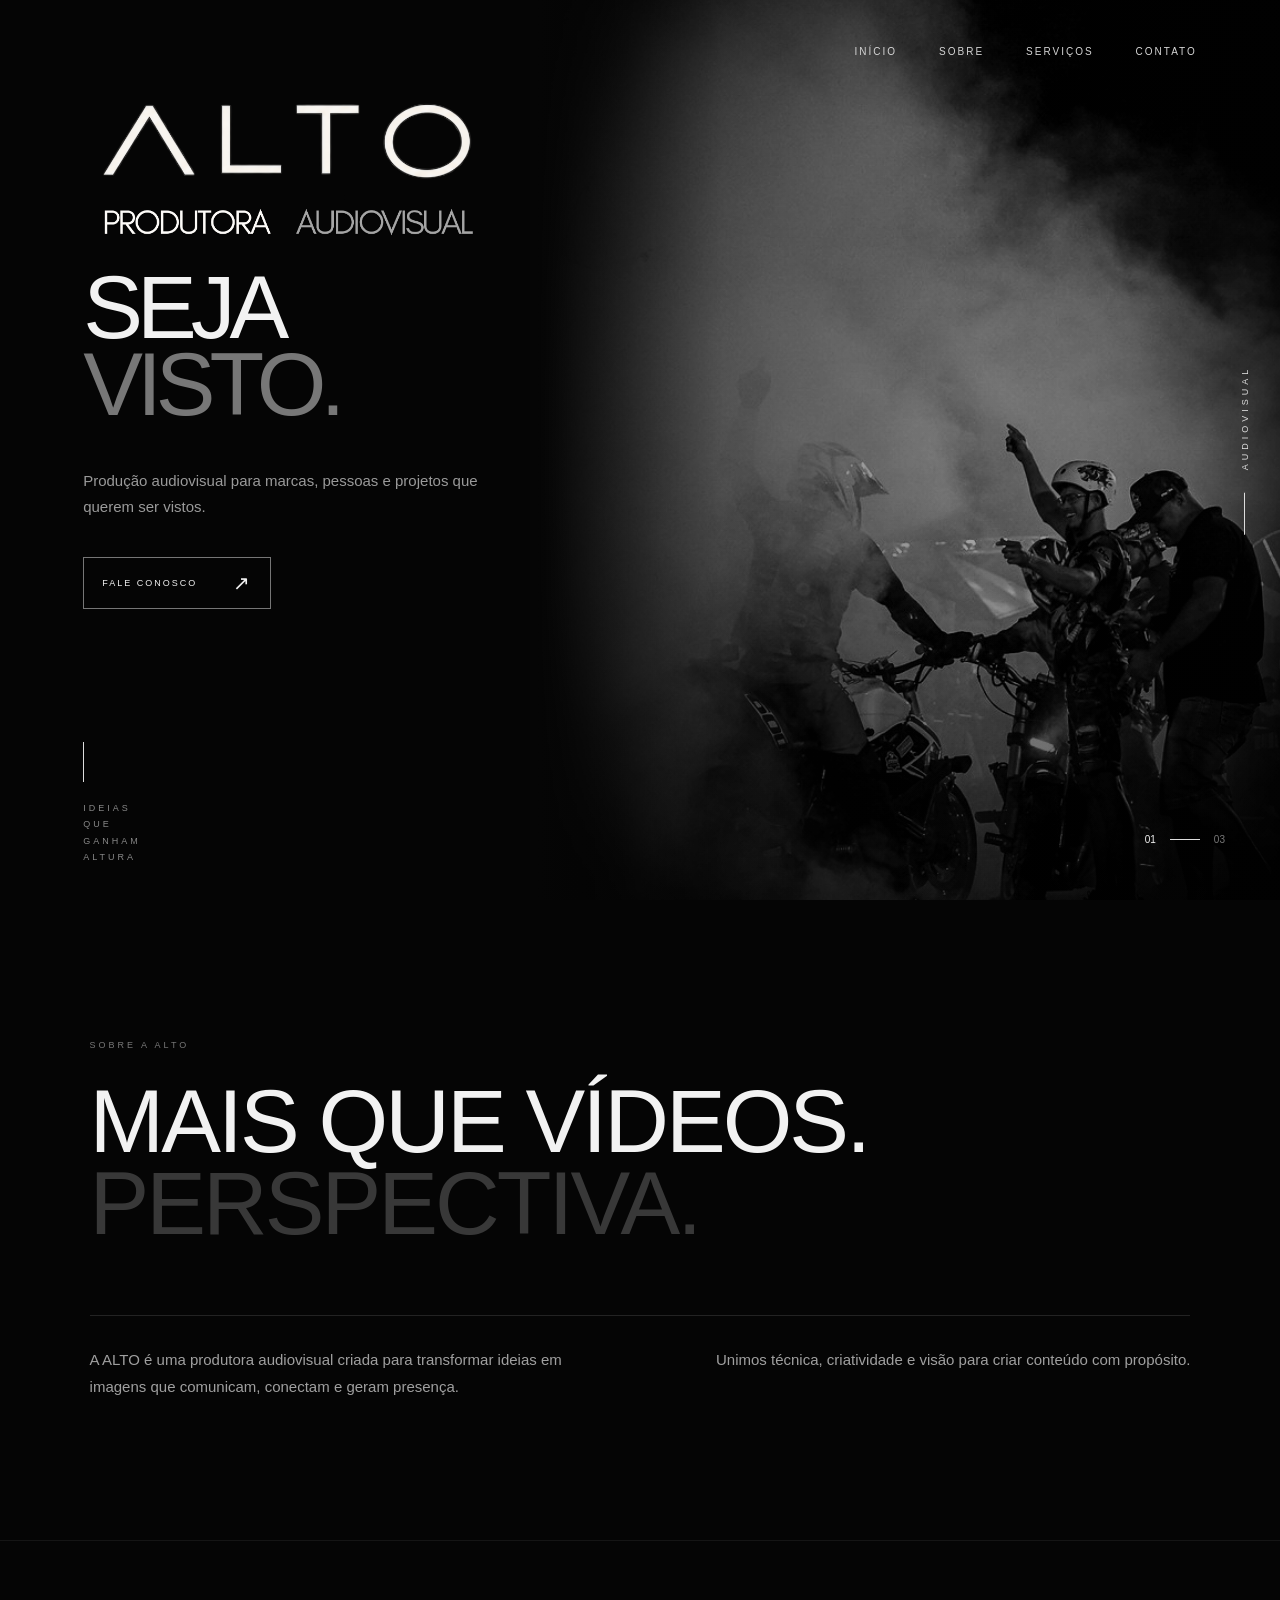
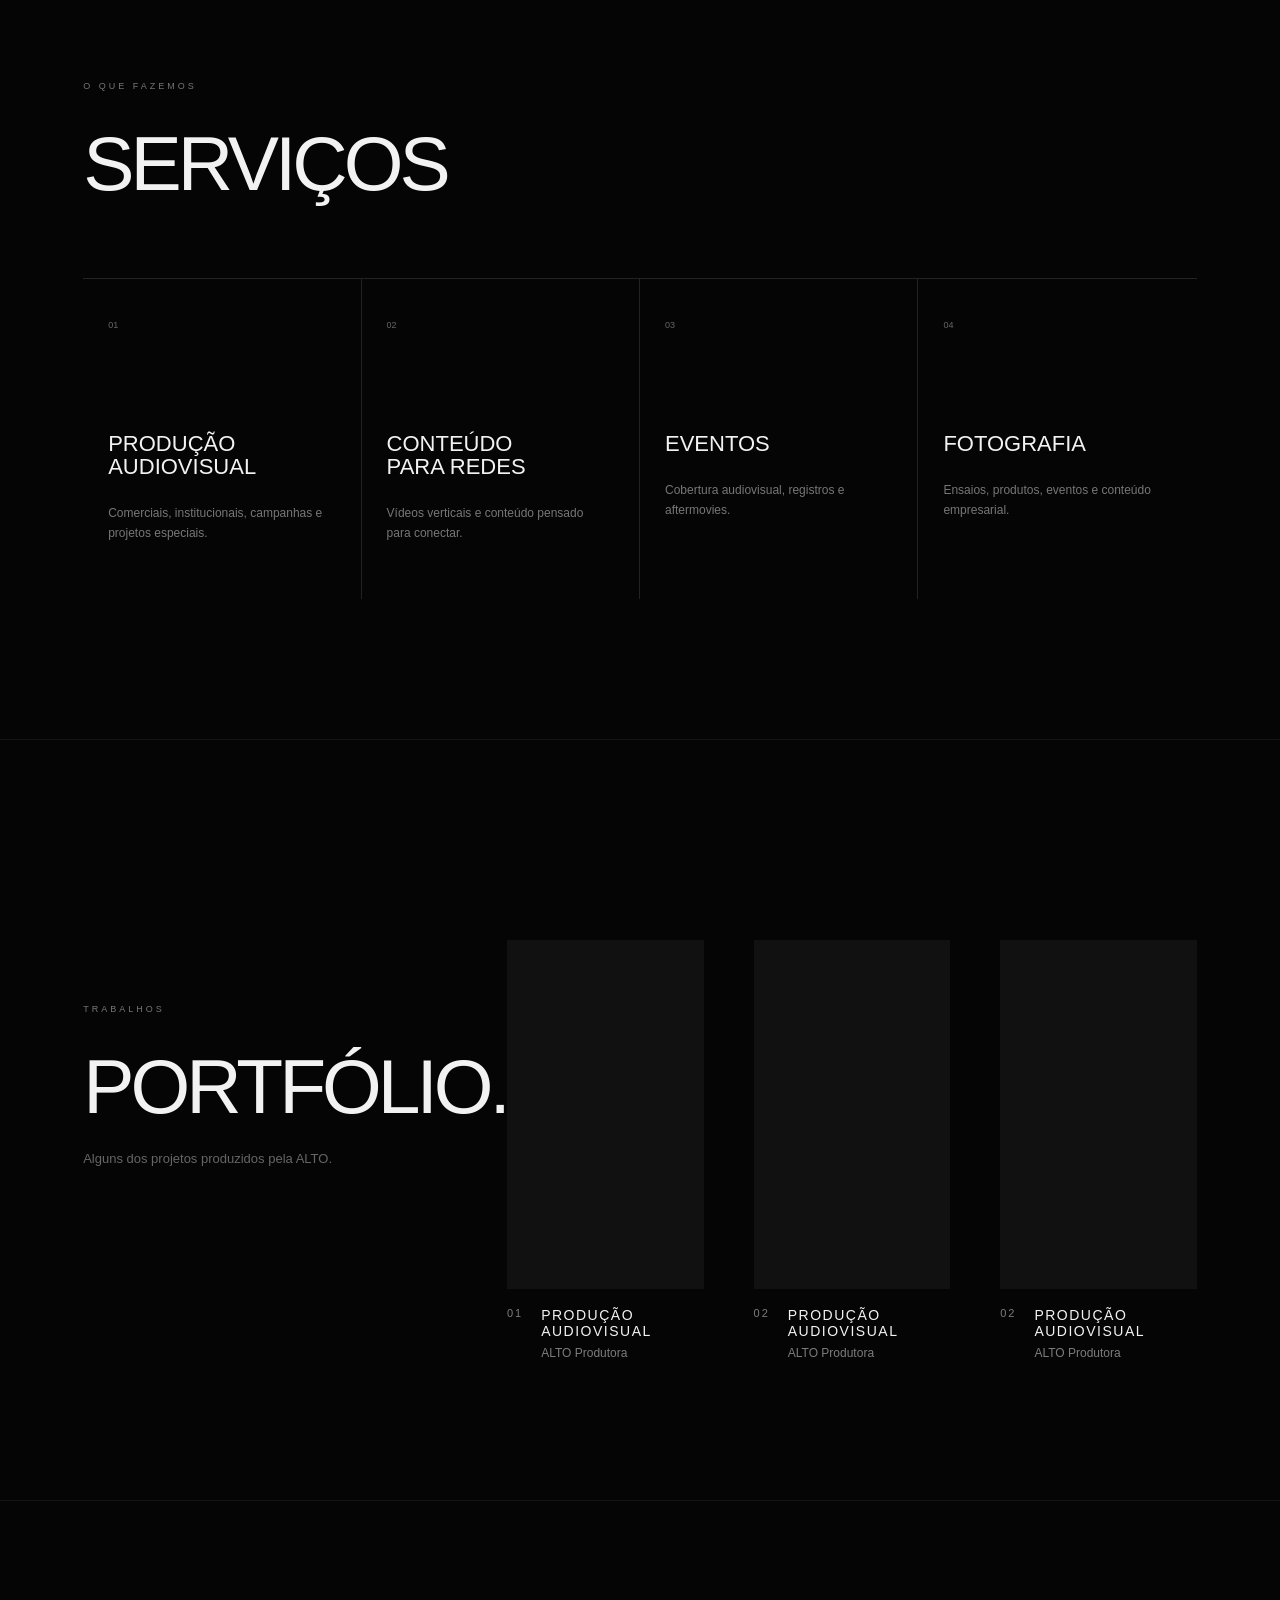
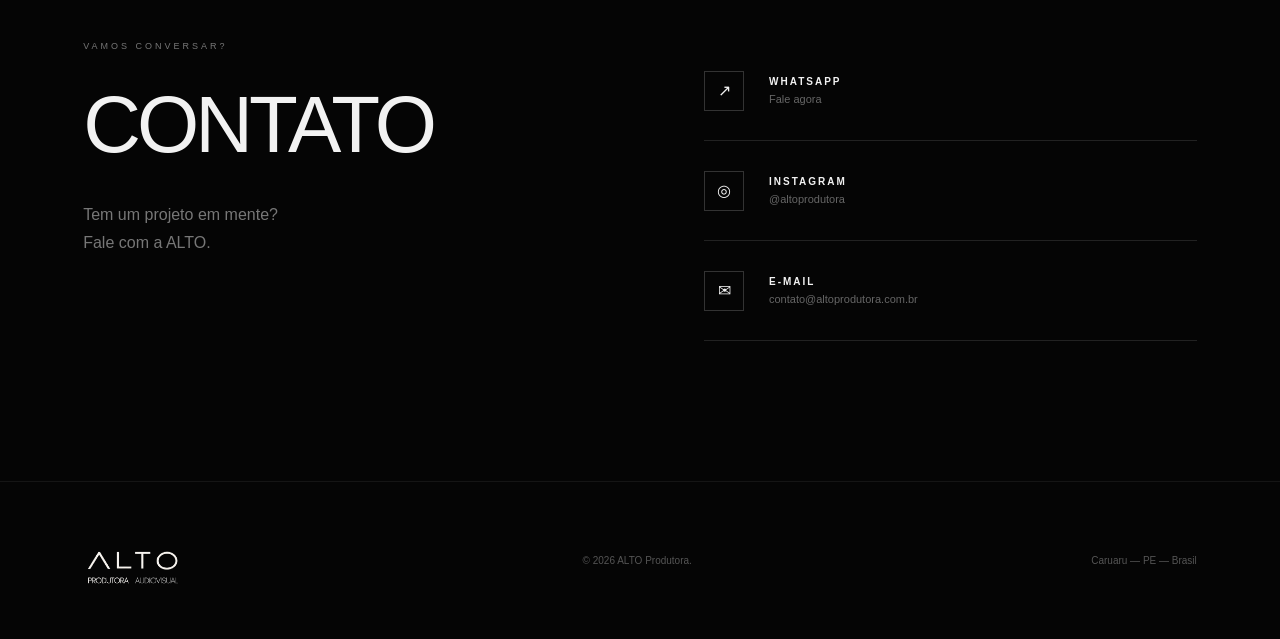
==== commit ec69a941: "Add portfolio item for ALTO Produtora Added a new portfolio item for ALTO Produtora with a video and" ====
--- a/index.html
+++ b/index.html
@@ -493,6 +493,48 @@
 
         </article>
 
+         <!-- =========================
+             PROJETO 03
+        ========================== -->
+
+        <article class="portfolio-item reveal">
+
+            <div class="portfolio-video">
+
+                <iframe
+                    src="https://www.youtube.com/embed/z06TF8D8z3w"
+                    title="ALTO Produtora — Portfólio 03"
+                    frameborder="0"
+                    allow="accelerometer; autoplay; clipboard-write; encrypted-media; gyroscope; picture-in-picture; web-share"
+                    allowfullscreen>
+                </iframe>
+
+            </div>
+
+
+            <div class="portfolio-info">
+
+                <span>
+                    02
+                </span>
+
+                <div>
+
+                    <h3>
+                        PRODUÇÃO AUDIOVISUAL
+                    </h3>
+
+                    <p>
+                        ALTO Produtora
+                    </p>
+
+                </div>
+
+            </div>
+
+        </article>
+
+
 
     </div>
 
--- a/style.css
+++ b/style.css
@@ -1446,3 +1446,117 @@
     }
 
 }
+
+/* =========================
+   PORTFÓLIO — CORREÇÃO
+========================= */
+
+.portfolio {
+    width: 100%;
+    overflow: hidden;
+}
+
+.portfolio-grid {
+    display: grid;
+    grid-template-columns: repeat(3, minmax(0, 1fr));
+    gap: 50px;
+    margin-top: 60px;
+}
+
+.portfolio-item {
+    width: 100%;
+    min-width: 0;
+}
+
+.portfolio-video {
+    position: relative;
+    width: 100%;
+    aspect-ratio: 9 / 16;
+    overflow: hidden;
+    background: #111;
+}
+
+.portfolio-video iframe {
+    position: absolute;
+    inset: 0;
+    width: 100%;
+    height: 100%;
+    border: 0;
+}
+
+.portfolio-info {
+    display: flex;
+    gap: 18px;
+    margin-top: 18px;
+    align-items: flex-start;
+}
+
+.portfolio-info > span {
+    flex-shrink: 0;
+    font-size: 11px;
+    letter-spacing: 2px;
+    opacity: 0.5;
+}
+
+.portfolio-info h3 {
+    margin: 0;
+    font-size: 14px;
+    letter-spacing: 1.5px;
+    font-weight: 500;
+}
+
+.portfolio-info p {
+    margin: 7px 0 0;
+    font-size: 12px;
+    opacity: 0.5;
+}
+
+
+/* =========================
+   TABLET
+========================= */
+
+@media (max-width: 900px) {
+
+    .portfolio-grid {
+        grid-template-columns: repeat(2, minmax(0, 1fr));
+        gap: 40px;
+    }
+
+}
+
+
+/* =========================
+   CELULAR
+========================= */
+
+@media (max-width: 600px) {
+
+    .portfolio {
+        padding-left: 7vw;
+        padding-right: 7vw;
+    }
+
+    .portfolio-grid {
+        display: flex;
+        flex-direction: column;
+        align-items: center;
+        gap: 60px;
+        margin-top: 50px;
+    }
+
+    .portfolio-item {
+        width: min(100%, 320px);
+    }
+
+    .portfolio-video {
+        width: 100%;
+        aspect-ratio: 9 / 16;
+    }
+
+    .portfolio-info {
+        width: 100%;
+        margin-top: 16px;
+    }
+
+}
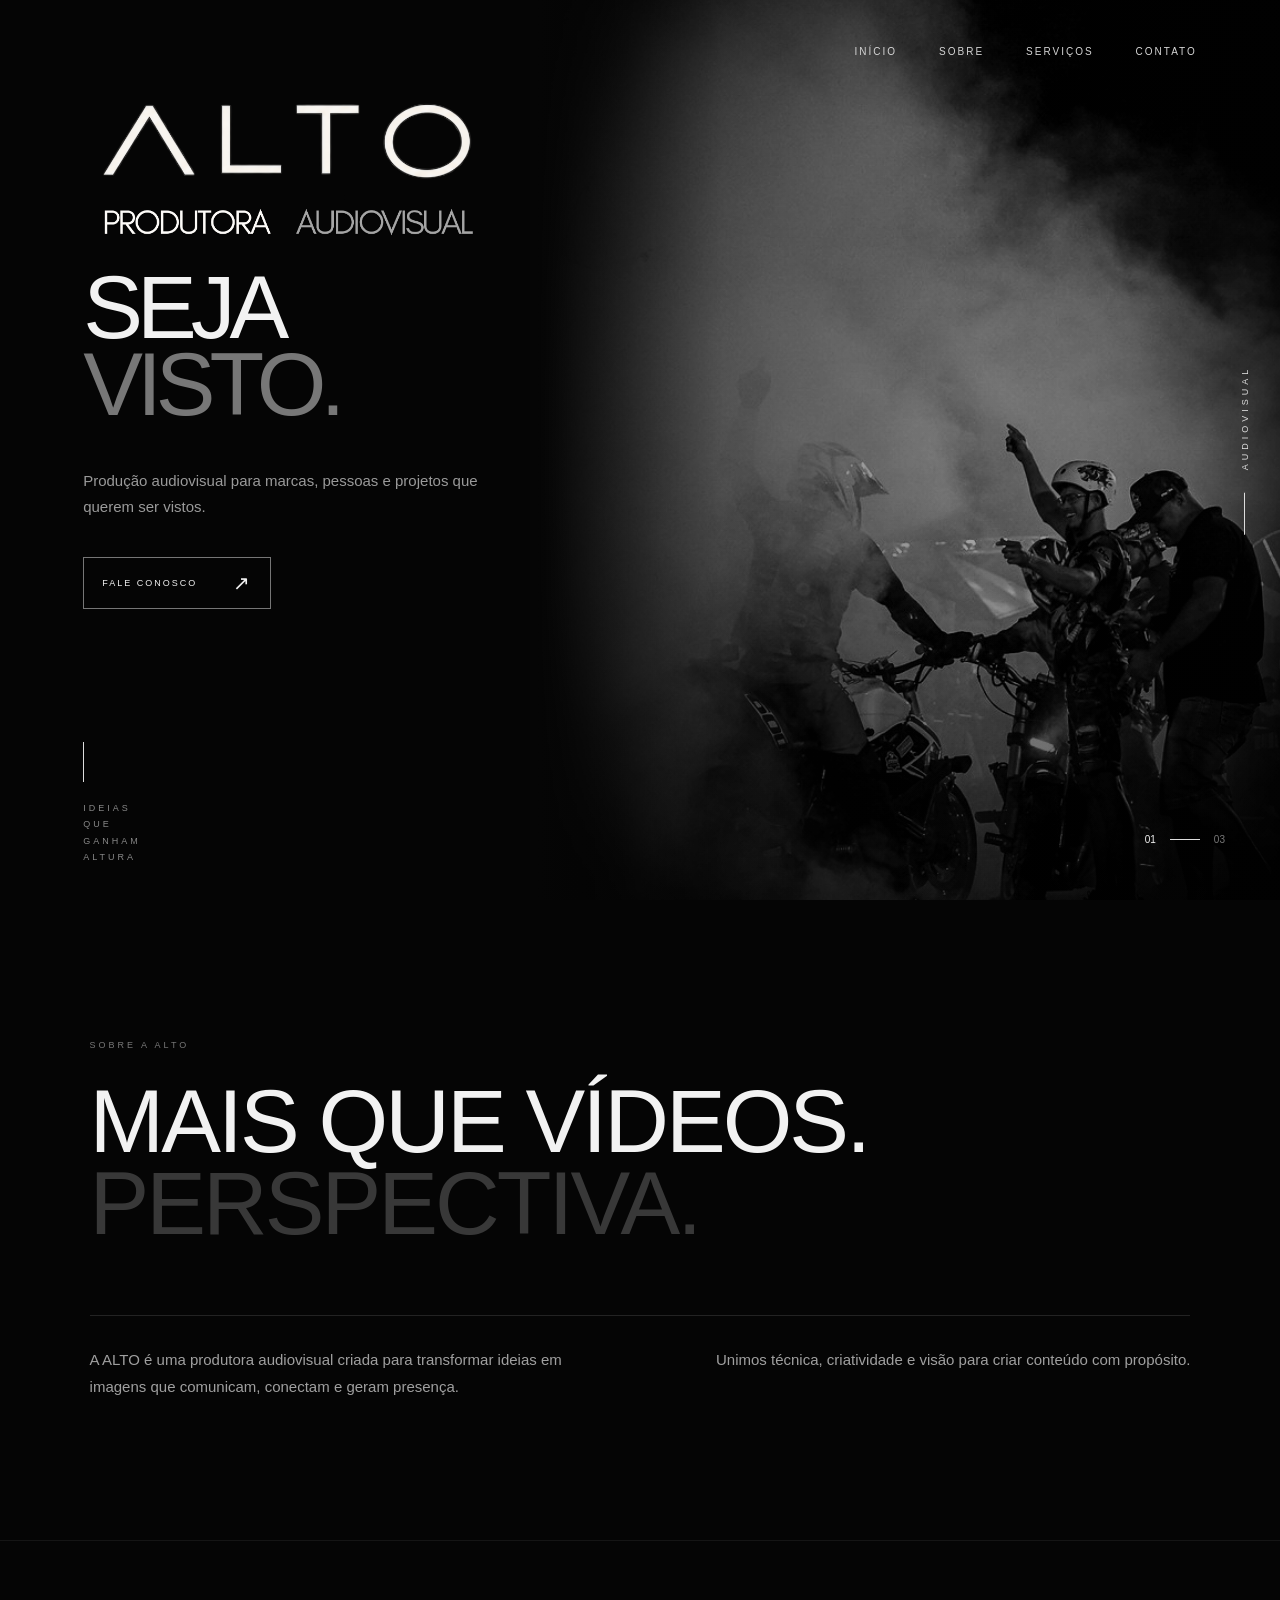
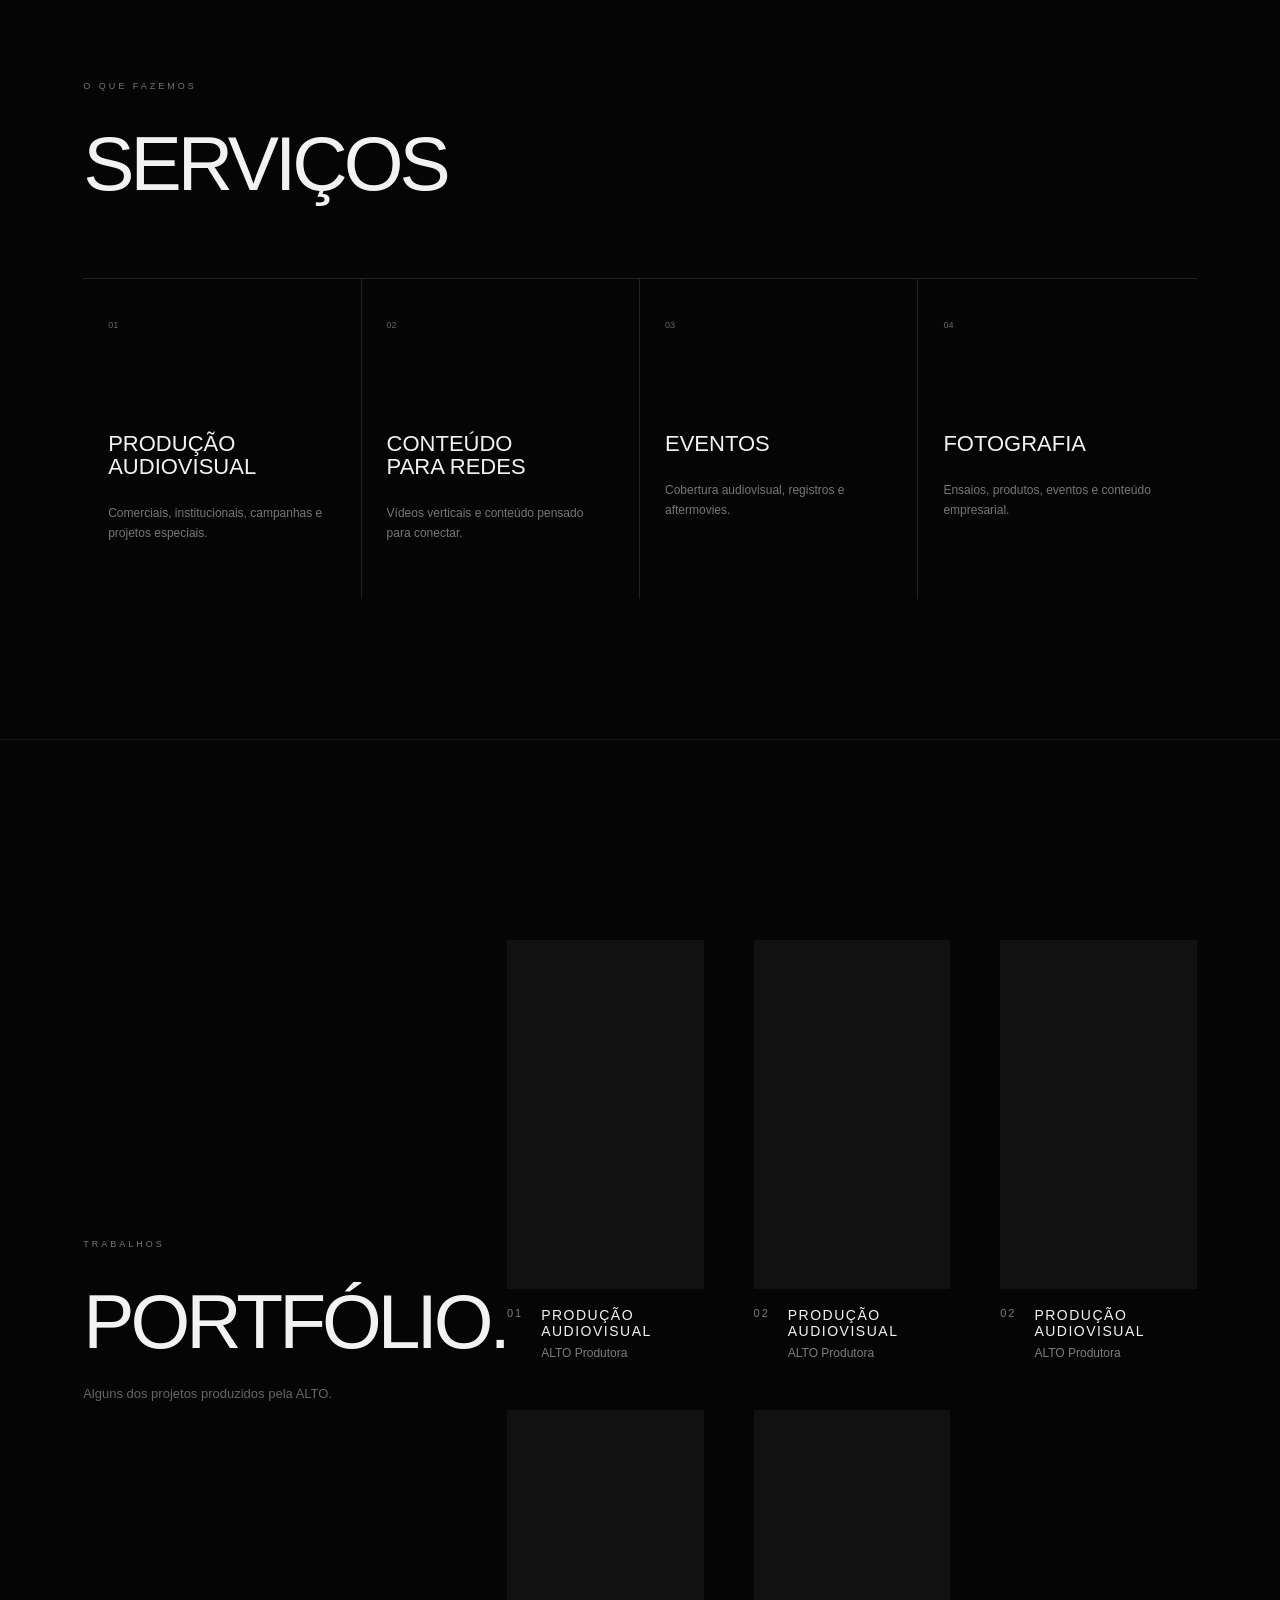
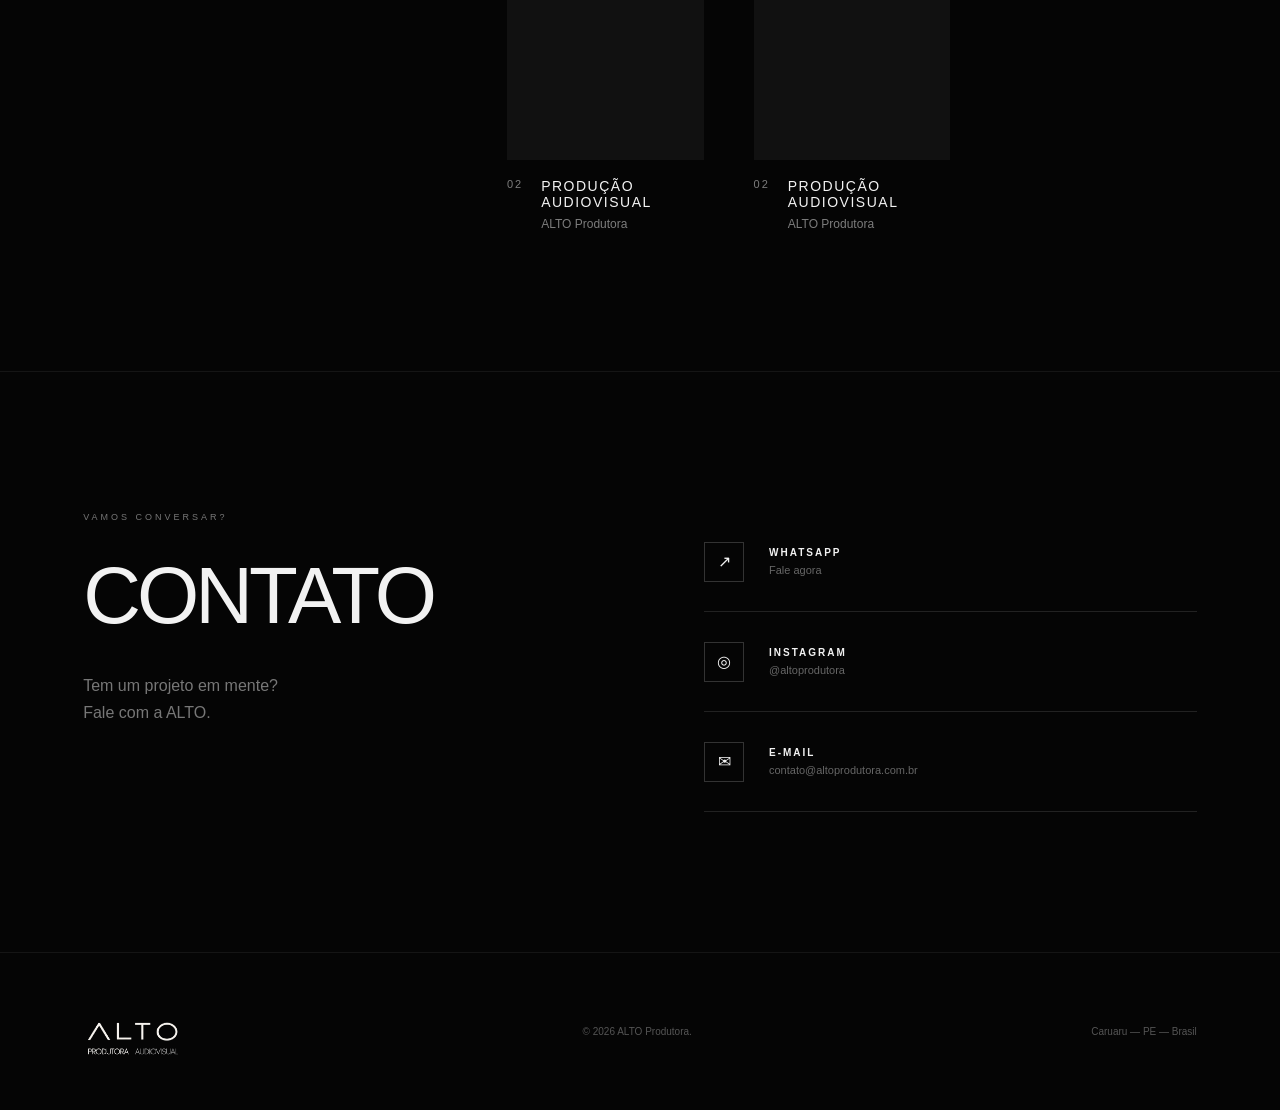
==== commit d36f42b4: "Update index.html" ====
--- a/index.html
+++ b/index.html
@@ -534,6 +534,88 @@
 
         </article>
 
+         <!-- =========================
+             PROJETO 04
+        ========================== -->
+
+        <article class="portfolio-item reveal">
+
+            <div class="portfolio-video">
+
+                <iframe
+                    src="https://www.youtube.com/embed/xaScgu9QQAQ"
+                    title="ALTO Produtora — Portfólio 03"
+                    frameborder="0"
+                    allow="accelerometer; autoplay; clipboard-write; encrypted-media; gyroscope; picture-in-picture; web-share"
+                    allowfullscreen>
+                </iframe>
+
+            </div>
+
+
+            <div class="portfolio-info">
+
+                <span>
+                    02
+                </span>
+
+                <div>
+
+                    <h3>
+                        PRODUÇÃO AUDIOVISUAL
+                    </h3>
+
+                    <p>
+                        ALTO Produtora
+                    </p>
+
+                </div>
+
+            </div>
+
+        </article>
+
+                 <!-- =========================
+             PROJETO 05
+        ========================== -->
+
+        <article class="portfolio-item reveal">
+
+            <div class="portfolio-video">
+
+                <iframe
+                    src="https://www.youtube.com/embed/bLhPPqvz5hE"
+                    title="ALTO Produtora — Portfólio 03"
+                    frameborder="0"
+                    allow="accelerometer; autoplay; clipboard-write; encrypted-media; gyroscope; picture-in-picture; web-share"
+                    allowfullscreen>
+                </iframe>
+
+            </div>
+
+
+            <div class="portfolio-info">
+
+                <span>
+                    02
+                </span>
+
+                <div>
+
+                    <h3>
+                        PRODUÇÃO AUDIOVISUAL
+                    </h3>
+
+                    <p>
+                        ALTO Produtora
+                    </p>
+
+                </div>
+
+            </div>
+
+        </article>
+
 
 
     </div>
